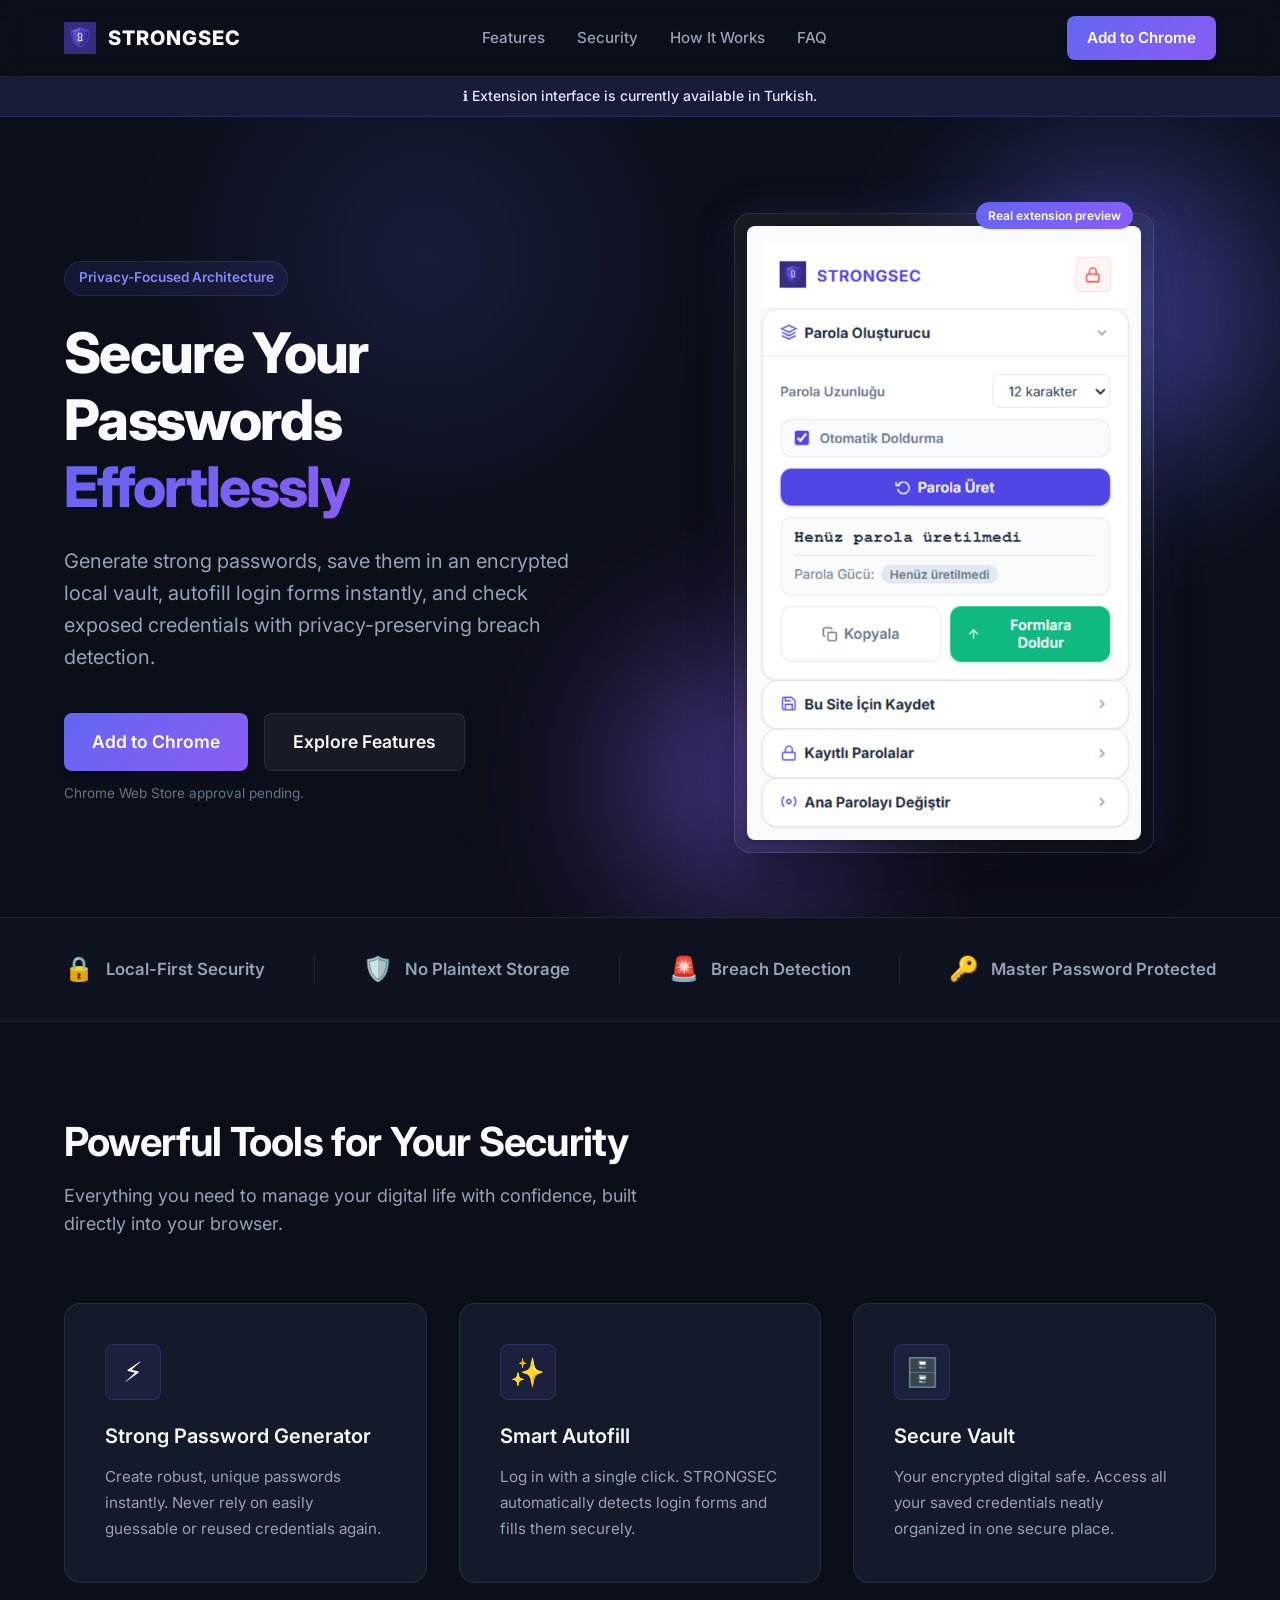
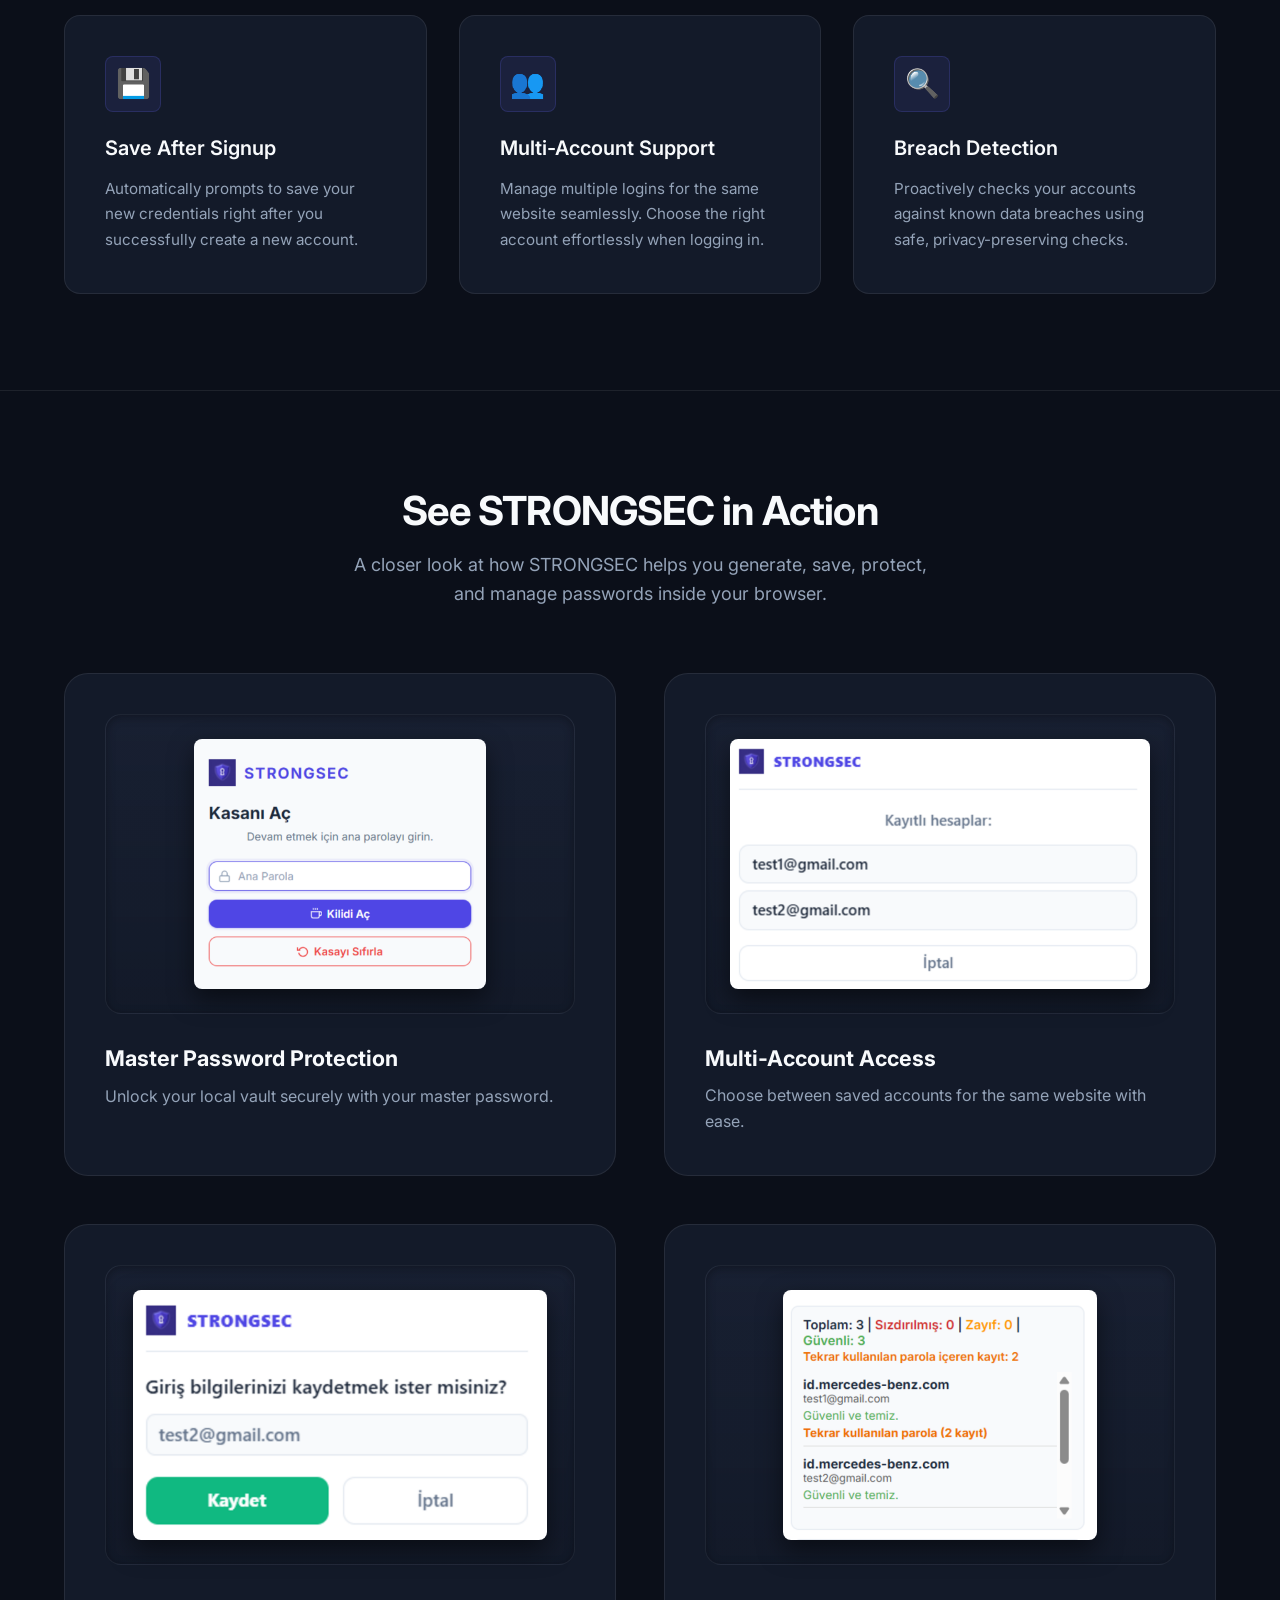
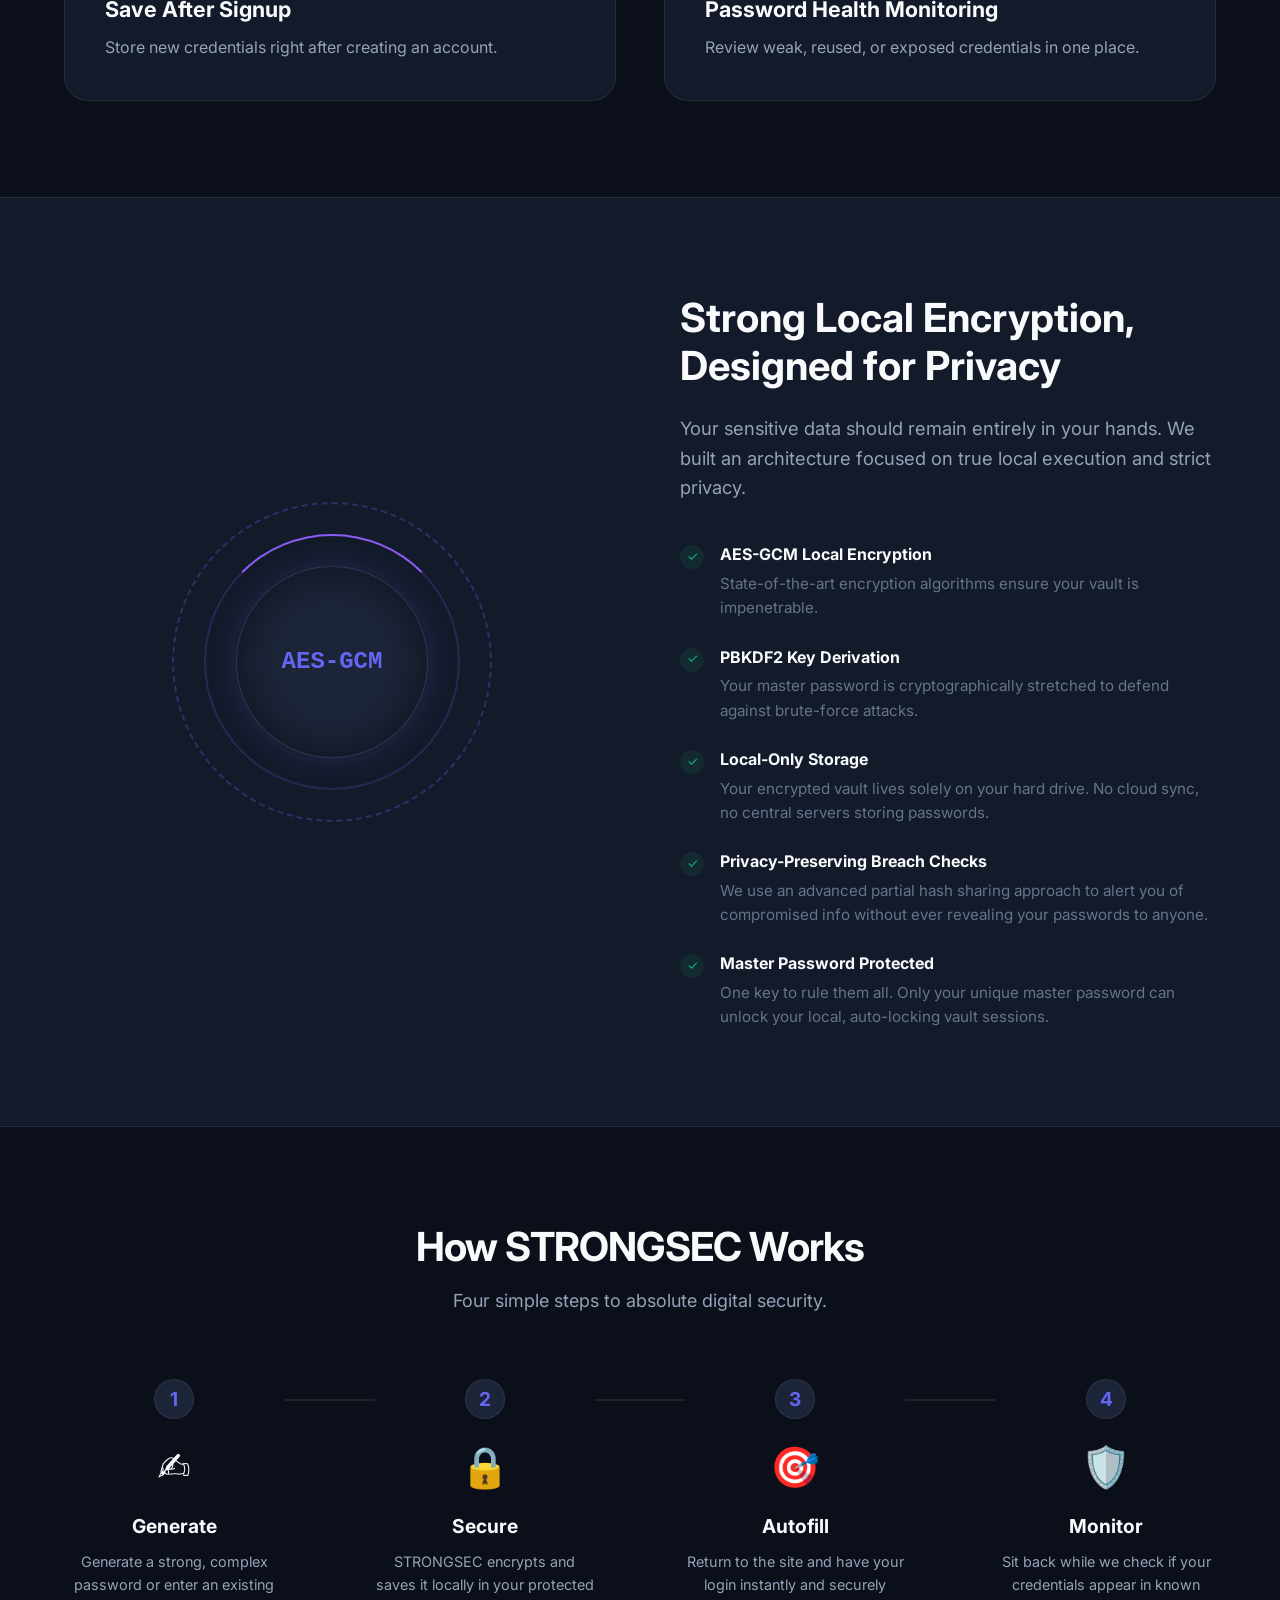
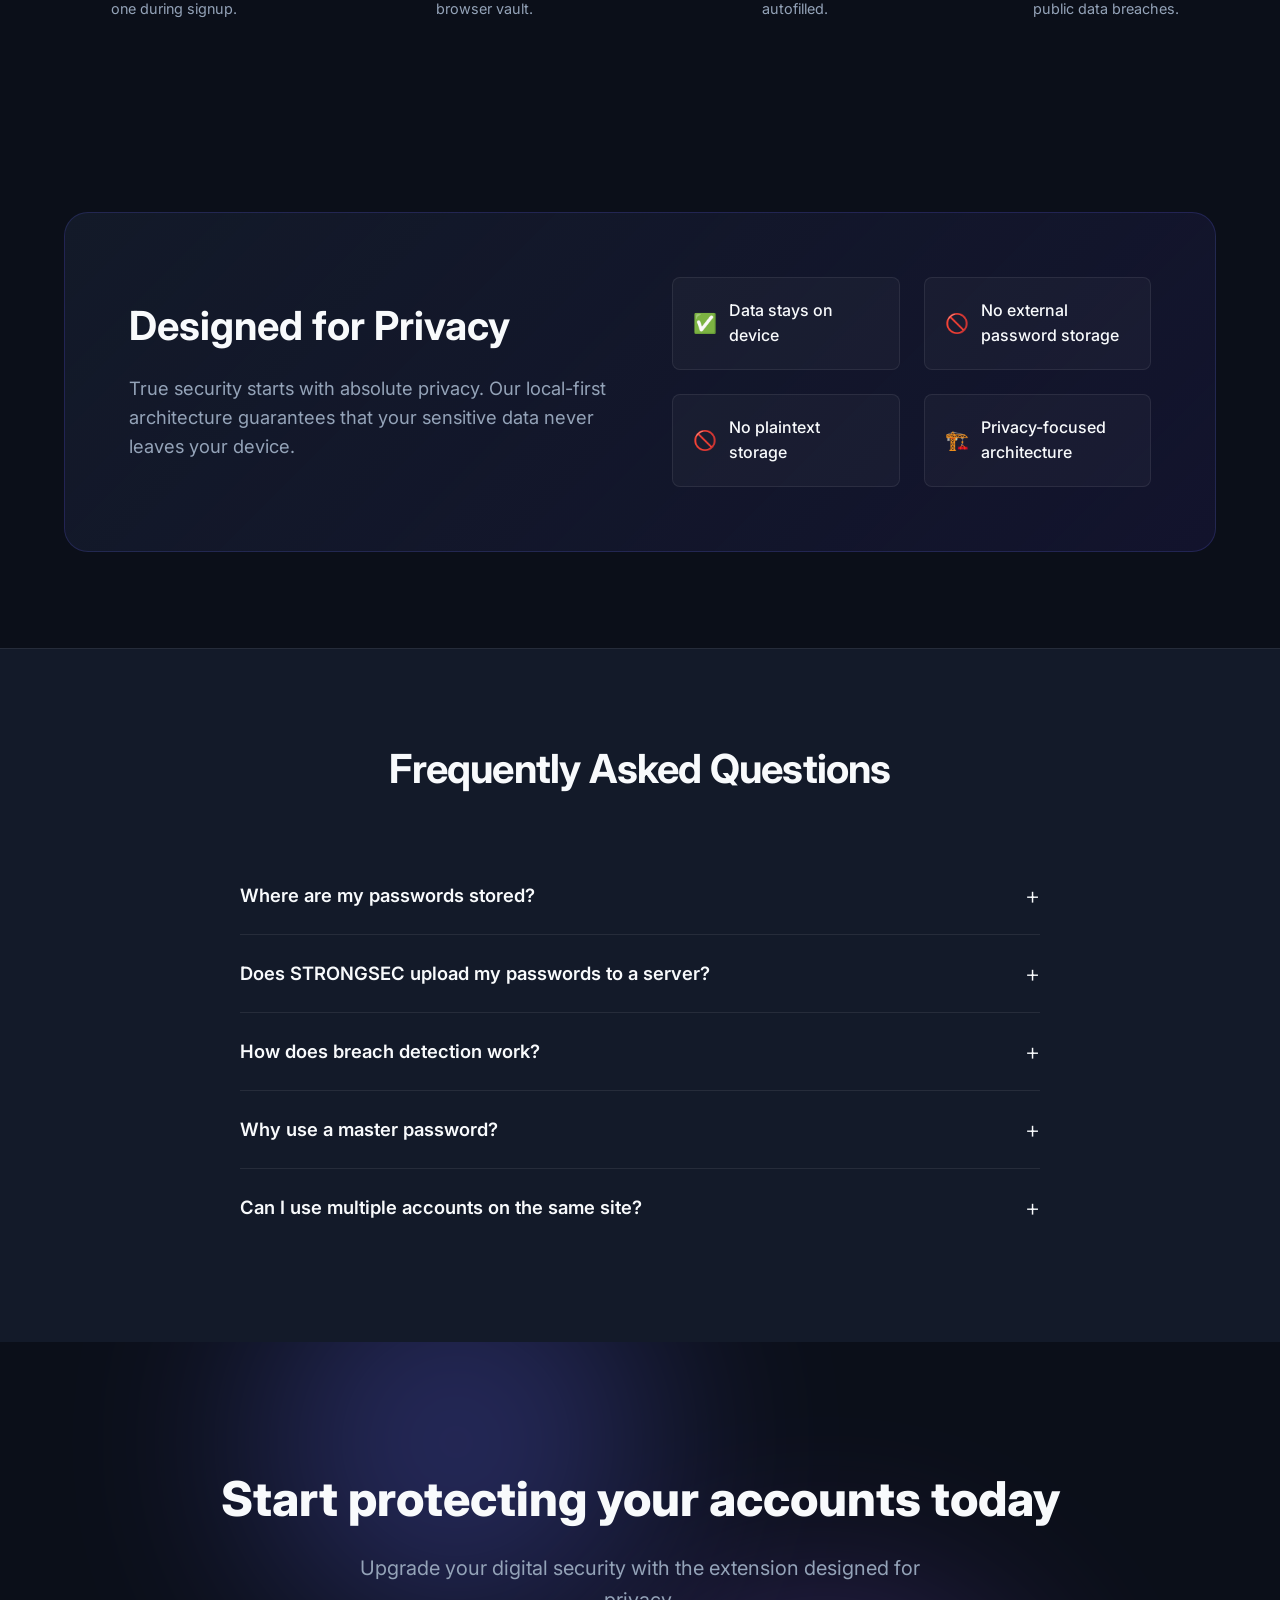
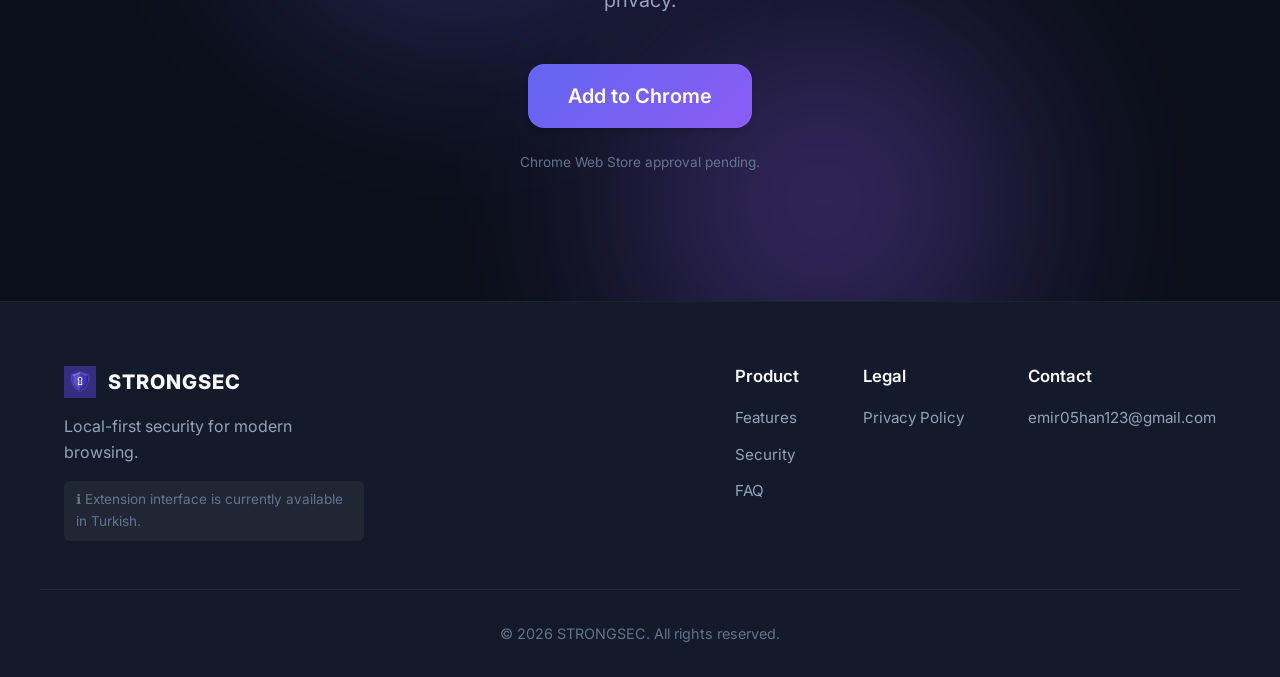
==== strongsec-website/index.html @ b1e582dc "Initial commit - STRONGSEC Chrome Extension and Website" ====
<!DOCTYPE html>
<html lang="en">

<head>
    <meta charset="UTF-8">
    <meta name="viewport" content="width=device-width, initial-scale=1.0">
    <title>STRONGSEC - Secure Your Passwords Effortlessly</title>
    <meta name="description"
        content="STRONGSEC is a privacy-focused Chrome extension for secure password management. Local-first security with AES-GCM encryption.">
    <!-- Google Yazı Tipleri -->
    <link rel="preconnect" href="https://fonts.googleapis.com">
    <link rel="preconnect" href="https://fonts.gstatic.com" crossorigin>
    <link href="https://fonts.googleapis.com/css2?family=Inter:wght@300;400;500;600;700;800&display=swap"
        rel="stylesheet">
    <!-- Stilleri -->
    <link rel="stylesheet" href="style.css">
    <!-- Site İkonu (Favicon) -->
    <link rel="icon" type="image/png" href="icons/icon128%20(1).png">
</head>

<body>
    <nav class="navbar">
        <div class="container nav-container">
            <div class="brand">
                <img src="icons/icon128%20(1).png" alt="STRONGSEC Logo" class="brand-icon">
                <span class="brand-name">STRONGSEC</span>
            </div>
            <div class="nav-links">
                <a href="#features">Features</a>
                <a href="#security">Security</a>
                <a href="#how-it-works">How It Works</a>
                <a href="#faq">FAQ</a>
            </div>
            <div class="nav-actions">
                <a href="#cta" class="primary-btn">Add to Chrome</a>
            </div>
        </div>
    </nav>

    <div class="interface-note-banner">
        <div class="container">
            <p>ℹ️ Extension interface is currently available in Turkish.</p>
        </div>
    </div>

    <!-- 1. KAHRAMAN BÖLÜMÜ (HERO) -->
    <header class="hero">
        <div class="container hero-container">
            <div class="hero-content">
                <div class="badge">Privacy-Focused Architecture</div>
                <h1 class="hero-title">Secure Your Passwords <br><span class="text-gradient">Effortlessly</span></h1>
                <p class="hero-subtitle">
                    Generate strong passwords, save them in an encrypted local vault, autofill login forms instantly,
                    and check exposed credentials with privacy-preserving breach detection.
                </p>
                <div class="hero-cta-group">
                    <a href="#cta" class="primary-btn large-btn">Add to Chrome</a>
                    <a href="#features" class="secondary-btn large-btn">Explore Features</a>
                </div>
                <p class="cta-note">Chrome Web Store approval pending.</p>
            </div>
            <div class="hero-visual">
                <div class="hero-screenshot-wrapper">
                    <div class="screenshot-label">Real extension preview</div>
                    <img src="images/generator.png" alt="STRONGSEC Password Generator Preview" class="hero-screenshot">
                </div>
                <!-- Dekoratif öğeler -->
                <div class="glow-orb orb-1"></div>
                <div class="glow-orb orb-2"></div>
            </div>
        </div>
    </header>

    <!-- 2. GÜVEN ŞERİDİ -->
    <section class="trust-strip">
        <div class="container trust-container">
            <div class="trust-item">
                <div class="trust-icon">🔒</div> <span>Local-First Security</span>
            </div>
            <div class="trust-divider"></div>
            <div class="trust-item">
                <div class="trust-icon">🛡️</div> <span>No Plaintext Storage</span>
            </div>
            <div class="trust-divider"></div>
            <div class="trust-item">
                <div class="trust-icon">🚨</div> <span>Breach Detection</span>
            </div>
            <div class="trust-divider"></div>
            <div class="trust-item">
                <div class="trust-icon">🔑</div> <span>Master Password Protected</span>
            </div>
        </div>
    </section>

    <!-- 3. ÖZELLİKLER BÖLÜMÜ -->
    <section id="features" class="features-section section-padding">
        <div class="container">
            <div class="section-header">
                <h2>Powerful Tools for Your Security</h2>
                <p>Everything you need to manage your digital life with confidence, built directly into your browser.
                </p>
            </div>
            <div class="features-grid">
                <div class="feature-card">
                    <div class="feature-icon-wrapper">
                        <div class="feature-icon">⚡</div>
                    </div>
                    <h3>Strong Password Generator</h3>
                    <p>Create robust, unique passwords instantly. Never rely on easily guessable or reused credentials
                        again.</p>
                </div>
                <div class="feature-card">
                    <div class="feature-icon-wrapper">
                        <div class="feature-icon">✨</div>
                    </div>
                    <h3>Smart Autofill</h3>
                    <p>Log in with a single click. STRONGSEC automatically detects login forms and fills them securely.
                    </p>
                </div>
                <div class="feature-card">
                    <div class="feature-icon-wrapper">
                        <div class="feature-icon">🗄️</div>
                    </div>
                    <h3>Secure Vault</h3>
                    <p>Your encrypted digital safe. Access all your saved credentials neatly organized in one secure
                        place.</p>
                </div>
                <div class="feature-card">
                    <div class="feature-icon-wrapper">
                        <div class="feature-icon">💾</div>
                    </div>
                    <h3>Save After Signup</h3>
                    <p>Automatically prompts to save your new credentials right after you successfully create a new
                        account.</p>
                </div>
                <div class="feature-card">
                    <div class="feature-icon-wrapper">
                        <div class="feature-icon">👥</div>
                    </div>
                    <h3>Multi-Account Support</h3>
                    <p>Manage multiple logins for the same website seamlessly. Choose the right account effortlessly
                        when logging in.</p>
                </div>
                <div class="feature-card">
                    <div class="feature-icon-wrapper">
                        <div class="feature-icon">🔍</div>
                    </div>
                    <h3>Breach Detection</h3>
                    <p>Proactively checks your accounts against known data breaches using safe, privacy-preserving
                        checks.</p>
                </div>
            </div>
        </div>
    </section>

    <!-- 3.5. ÜRÜN ÖNİZLEME BÖLÜMÜ (SHOWCASE) -->
    <section id="showcase" class="showcase-section section-padding">
        <div class="container">
            <div class="section-header section-header-center">
                <h2>See STRONGSEC in Action</h2>
                <p>A closer look at how STRONGSEC helps you generate, save, protect, and manage passwords inside your
                    browser.</p>
            </div>
            <div class="showcase-grid">
                <div class="showcase-card">
                    <div class="screenshot-container">
                        <img src="images/unlock.png" alt="Master Password Protection">
                    </div>
                    <div class="showcase-content">
                        <h3>Master Password Protection</h3>
                        <p>Unlock your local vault securely with your master password.</p>
                    </div>
                </div>
                <div class="showcase-card">
                    <div class="screenshot-container">
                        <img src="images/accounts.png" alt="Multi-Account Access">
                    </div>
                    <div class="showcase-content">
                        <h3>Multi-Account Access</h3>
                        <p>Choose between saved accounts for the same website with ease.</p>
                    </div>
                </div>
                <div class="showcase-card">
                    <div class="screenshot-container">
                        <img src="images/save.png" alt="Save After Signup">
                    </div>
                    <div class="showcase-content">
                        <h3>Save After Signup</h3>
                        <p>Store new credentials right after creating an account.</p>
                    </div>
                </div>
                <div class="showcase-card">
                    <div class="screenshot-container">
                        <img src="images/password-health.png" alt="Password Health Monitoring">
                    </div>
                    <div class="showcase-content">
                        <h3>Password Health Monitoring</h3>
                        <p>Review weak, reused, or exposed credentials in one place.</p>
                    </div>
                </div>
            </div>
        </div>
    </section>

    <!-- 4. GÜVENLİK BÖLÜMÜ -->
    <section id="security" class="security-section section-padding">
        <div class="container security-container">
            <div class="security-image">
                <div class="security-shield-ui">
                    <div class="shield-ring rotate-slow"></div>
                    <div class="shield-ring-2 rotate-fast"></div>
                    <div class="shield-core">
                        <span>AES-GCM</span>
                    </div>
                </div>
            </div>
            <div class="security-content">
                <h2>Strong Local Encryption, Designed for Privacy</h2>
                <p class="section-lead">Your sensitive data should remain entirely in your hands. We built an
                    architecture focused on true local execution and strict privacy.</p>

                <ul class="security-list">
                    <li>
                        <div class="sec-list-icon">✓</div>
                        <div>
                            <strong>AES-GCM Local Encryption</strong>
                            <p>State-of-the-art encryption algorithms ensure your vault is impenetrable.</p>
                        </div>
                    </li>
                    <li>
                        <div class="sec-list-icon">✓</div>
                        <div>
                            <strong>PBKDF2 Key Derivation</strong>
                            <p>Your master password is cryptographically stretched to defend against brute-force
                                attacks.</p>
                        </div>
                    </li>
                    <li>
                        <div class="sec-list-icon">✓</div>
                        <div>
                            <strong>Local-Only Storage</strong>
                            <p>Your encrypted vault lives solely on your hard drive. No cloud sync, no central servers
                                storing passwords.</p>
                        </div>
                    </li>
                    <li>
                        <div class="sec-list-icon">✓</div>
                        <div>
                            <strong>Privacy-Preserving Breach Checks</strong>
                            <p>We use an advanced partial hash sharing approach to alert you of compromised info without
                                ever revealing your passwords to anyone.</p>
                        </div>
                    </li>
                    <li>
                        <div class="sec-list-icon">✓</div>
                        <div>
                            <strong>Master Password Protected</strong>
                            <p>One key to rule them all. Only your unique master password can unlock your local,
                                auto-locking vault sessions.</p>
                        </div>
                    </li>
                </ul>
            </div>
        </div>
    </section>

    <!-- 5. NASIL ÇALIŞIR -->
    <section id="how-it-works" class="how-it-works-section section-padding">
        <div class="container">
            <div class="section-header section-header-center">
                <h2>How STRONGSEC Works</h2>
                <p>Four simple steps to absolute digital security.</p>
            </div>

            <div class="steps-container">
                <div class="step-card">
                    <div class="step-number">1</div>
                    <div class="step-icon">✍️</div>
                    <h3>Generate</h3>
                    <p>Generate a strong, complex password or enter an existing one during signup.</p>
                </div>
                <div class="step-connector"></div>
                <div class="step-card">
                    <div class="step-number">2</div>
                    <div class="step-icon">🔒</div>
                    <h3>Secure</h3>
                    <p>STRONGSEC encrypts and saves it locally in your protected browser vault.</p>
                </div>
                <div class="step-connector"></div>
                <div class="step-card">
                    <div class="step-number">3</div>
                    <div class="step-icon">🎯</div>
                    <h3>Autofill</h3>
                    <p>Return to the site and have your login instantly and securely autofilled.</p>
                </div>
                <div class="step-connector"></div>
                <div class="step-card">
                    <div class="step-number">4</div>
                    <div class="step-icon">🛡️</div>
                    <h3>Monitor</h3>
                    <p>Sit back while we check if your credentials appear in known public data breaches.</p>
                </div>
            </div>
        </div>
    </section>

    <!-- 6. ÖNCE GİZLİLİK BÖLÜMÜ -->
    <section class="privacy-section section-padding">
        <div class="container privacy-container">
            <div class="privacy-box">
                <div class="privacy-box-content">
                    <h2>Designed for Privacy</h2>
                    <p>True security starts with absolute privacy. Our local-first architecture guarantees that your
                        sensitive data never leaves your device.</p>
                </div>
                <div class="privacy-badges">
                    <div class="privacy-badge">
                        <span class="badge-icon">✅</span> Data stays on device
                    </div>
                    <div class="privacy-badge">
                        <span class="badge-icon">🚫</span> No external password storage
                    </div>
                    <div class="privacy-badge">
                        <span class="badge-icon">🚫</span> No plaintext storage
                    </div>
                    <div class="privacy-badge">
                        <span class="badge-icon">🏗️</span> Privacy-focused architecture
                    </div>
                </div>
            </div>
        </div>
    </section>

    <!-- 8. SSS (Sıkça Sorulan Sorular) -->
    <section id="faq" class="faq-section section-padding">
        <div class="container">
            <div class="section-header section-header-center">
                <h2>Frequently Asked Questions</h2>
            </div>
            <div class="faq-container">
                <div class="faq-item">
                    <button class="faq-question">Where are my passwords stored? <span class="faq-icon">+</span></button>
                    <div class="faq-answer">
                        <div class="faq-answer-inner">
                            Your passwords are encrypted and stored entirely locally within your browser's dedicated
                            storage. They never leave your device.
                        </div>
                    </div>
                </div>
                <div class="faq-item">
                    <button class="faq-question">Does STRONGSEC upload my passwords to a server? <span
                            class="faq-icon">+</span></button>
                    <div class="faq-answer">
                        <div class="faq-answer-inner">
                            No. We do not have any cloud syncing or central servers for password storage. We physically
                            cannot access your vault.
                        </div>
                    </div>
                </div>
                <div class="faq-item">
                    <button class="faq-question">How does breach detection work? <span
                            class="faq-icon">+</span></button>
                    <div class="faq-answer">
                        <div class="faq-answer-inner">
                            We use a privacy-preserving k-anonymity approach. Your password is hashed locally, and only
                            the first few characters of that hash are sent to a secure breach database. The database
                            returns thousands of known breaches matching those characters, and STRONGSEC mathematically
                            compares them entirely locally on your device. This guarantees your password is never
                            exposed.
                        </div>
                    </div>
                </div>
                <div class="faq-item">
                    <button class="faq-question">Why use a master password? <span class="faq-icon">+</span></button>
                    <div class="faq-answer">
                        <div class="faq-answer-inner">
                            The master password acts as the unique cryptographic key that locks and unlocks your entire
                            vault. Without it, your stored encrypted data is functionally unreadable noise.
                        </div>
                    </div>
                </div>
                <div class="faq-item">
                    <button class="faq-question">Can I use multiple accounts on the same site? <span
                            class="faq-icon">+</span></button>
                    <div class="faq-answer">
                        <div class="faq-answer-inner">
                            Yes, STRONGSEC fully supports multi-account management. If you have several logins for one
                            website, a safe dropdown menu lets you choose which account to autofill.
                        </div>
                    </div>
                </div>
            </div>
        </div>
    </section>

    <!-- 9. EYLEM ÇAĞRISI (CTA) BÖLÜMÜ -->
    <section id="cta" class="cta-section section-padding">
        <div class="container cta-container">
            <h2 class="cta-title">Start protecting your accounts today</h2>
            <p class="cta-subtitle">Upgrade your digital security with the extension designed for privacy.</p>
            <div class="cta-actions">
                <a href="#install" class="primary-btn huge-btn">Add to Chrome</a>
            </div>
            <p class="cta-note bottom-cta-note">Chrome Web Store approval pending.</p>
        </div>
        <!-- Arka plan vurguları -->
        <div class="cta-glow glow-1"></div>
        <div class="cta-glow glow-2"></div>
    </section>

    <!-- 10. ALT BİLGİ (FOOTER) -->
    <footer class="footer">
        <div class="container footer-container">
            <div class="footer-brand">
                <div class="brand">
                    <img src="icons/icon128%20(1).png" alt="STRONGSEC Logo" class="brand-icon">
                    <span class="brand-name">STRONGSEC</span>
                </div>
                <p class="footer-tagline">Local-first security for modern browsing.</p>
                <div class="language-note">
                    <p>ℹ️ Extension interface is currently available in Turkish.</p>
                </div>
            </div>
            <div class="footer-links">
                <div class="link-column">
                    <h4>Product</h4>
                    <a href="#features">Features</a>
                    <a href="#security">Security</a>
                    <a href="#faq">FAQ</a>
                </div>
                <div class="link-column">
                    <h4>Legal</h4>
                    <a href="https://www.termsfeed.com/live/47d94b68-fc3a-482f-9794-72f775768a79" target="_blank"
                        rel="noopener noreferrer">Privacy Policy</a>
                </div>
                <div class="link-column">
                    <h4>Contact</h4>
                    <a href="mailto:emir05han123@gmail.com">emir05han123@gmail.com</a>
                </div>
            </div>
        </div>
        <div class="container footer-bottom">
            <p>&copy; <span id="year">2026</span> STRONGSEC. All rights reserved.</p>
        </div>
    </footer>

    <script src="script.js"></script>
</body>

</html>
---- strongsec-website/style.css ----
/* =========================================
   STRONGSEC - Privacy-Focused Password Manager
   CSS Stylesheet
   ========================================= */

/* --- Değişkenler ve Tema --- */
:root {
    /* Renk Paleti */
    --bg-main: #0b0f19;
    --bg-secondary: #131a29;
    --bg-tertiary: #1c2438;

    --text-primary: #f8fafc;
    --text-secondary: #94a3b8;
    --text-muted: #64748b;

    --accent-primary: #6366f1;
    /* İndigo */
    --accent-primary-hover: #4f46e5;
    --accent-secondary: #8b5cf6;
    /* Mor */
    --accent-success: #10b981;
    --accent-warning: #f59e0b;
    --accent-danger: #ef4444;

    /* Gradyanlar (Geçişler) */
    --gradient-primary: linear-gradient(135deg, var(--accent-primary), var(--accent-secondary));
    --gradient-glow: linear-gradient(135deg, rgba(99, 102, 241, 0.4), rgba(139, 92, 246, 0.4));

    /* Gölgeler */
    --shadow-sm: 0 1px 2px 0 rgba(0, 0, 0, 0.05);
    --shadow-md: 0 4px 6px -1px rgba(0, 0, 0, 0.1), 0 2px 4px -1px rgba(0, 0, 0, 0.06);
    --shadow-lg: 0 10px 15px -3px rgba(0, 0, 0, 0.5), 0 4px 6px -2px rgba(0, 0, 0, 0.3);
    --shadow-glow: 0 0 20px rgba(99, 102, 241, 0.3);

    /* Kenarlıklar ve Yarıçaplar */
    --border-color: rgba(255, 255, 255, 0.08);
    --radius-sm: 0.375rem;
    --radius-md: 0.5rem;
    --radius-lg: 1rem;
    --radius-xl: 1.5rem;
    --radius-full: 9999px;

    /* Geçişler */
    --transition-fast: 0.15s ease;
    --transition-normal: 0.3s ease;
    --transition-slow: 0.5s ease;

    /* Tipografi */
    --font-main: 'Inter', system-ui, -apple-system, sans-serif;
}

/* --- Sıfırlamalar ve Temeller --- */
* {
    margin: 0;
    padding: 0;
    box-sizing: border-box;
}

html {
    scroll-behavior: smooth;
    font-size: 16px;
}

body {
    font-family: var(--font-main);
    background-color: var(--bg-main);
    color: var(--text-primary);
    line-height: 1.6;
    overflow-x: hidden;
    -webkit-font-smoothing: antialiased;
}

a {
    color: inherit;
    text-decoration: none;
    transition: color var(--transition-fast);
}

ul {
    list-style: none;
}

img {
    max-width: 100%;
    height: auto;
    display: block;
}

button {
    font-family: inherit;
    cursor: pointer;
    border: none;
    background: none;
}

/* --- Düzen Araçları --- */
.container {
    width: 100%;
    max-width: 1200px;
    margin: 0 auto;
    padding: 0 1.5rem;
}

.section-padding {
    padding: 6rem 0;
}

.section-header {
    text-align: left;
    margin-bottom: 4rem;
    max-width: 600px;
}

.section-header-center {
    text-align: center;
    margin: 0 auto 4rem;
}

.section-header h2 {
    font-size: 2.5rem;
    font-weight: 700;
    margin-bottom: 1rem;
    letter-spacing: -0.02em;
}

.section-header p {
    font-size: 1.125rem;
    color: var(--text-secondary);
}

/* --- Tipografi --- */
h1,
h2,
h3,
h4,
h5,
h6 {
    color: var(--text-primary);
    line-height: 1.2;
}

.text-gradient {
    background: var(--gradient-primary);
    -webkit-background-clip: text;
    -webkit-text-fill-color: transparent;
    background-clip: text;
    color: transparent;
}

/* --- Butonlar --- */
.primary-btn {
    display: inline-flex;
    align-items: center;
    justify-content: center;
    background: var(--gradient-primary);
    color: white;
    padding: 0.625rem 1.25rem;
    border-radius: var(--radius-md);
    font-weight: 600;
    font-size: 0.95rem;
    transition: transform var(--transition-fast), box-shadow var(--transition-fast);
    box-shadow: var(--shadow-md);
}

.primary-btn:hover {
    transform: translateY(-2px);
    box-shadow: var(--shadow-glow);
}

.secondary-btn {
    display: inline-flex;
    align-items: center;
    justify-content: center;
    background: rgba(255, 255, 255, 0.05);
    color: var(--text-primary);
    padding: 0.625rem 1.25rem;
    border-radius: var(--radius-md);
    font-weight: 600;
    font-size: 0.95rem;
    border: 1px solid var(--border-color);
    transition: background var(--transition-fast), border-color var(--transition-fast);
}

.secondary-btn:hover {
    background: rgba(255, 255, 255, 0.1);
    border-color: rgba(255, 255, 255, 0.2);
}

.large-btn {
    padding: 0.875rem 1.75rem;
    font-size: 1.1rem;
}

.huge-btn {
    padding: 1rem 2.5rem;
    font-size: 1.25rem;
    border-radius: var(--radius-lg);
}

/* --- Arayüz Bilgi Şeridi --- */
.interface-note-banner {
    background: rgba(99, 102, 241, 0.15);
    border-bottom: 1px solid rgba(99, 102, 241, 0.2);
    padding: 0.5rem 0;
    text-align: center;
}

.interface-note-banner p {
    font-size: 0.875rem;
    color: #e0e7ff;
    margin: 0;
    font-weight: 500;
}

/* --- Gezinme Çubuğu (Navbar) --- */
.navbar {
    position: sticky;
    top: 0;
    z-index: 100;
    background: rgba(11, 15, 25, 0.8);
    backdrop-filter: blur(12px);
    border-bottom: 1px solid var(--border-color);
    padding: 1rem 0;
}

.nav-container {
    display: flex;
    justify-content: space-between;
    align-items: center;
}

.brand {
    display: flex;
    align-items: center;
    gap: 0.75rem;
}

.brand-icon {
    width: 32px;
    height: 32px;
}

.brand-name {
    font-size: 1.25rem;
    font-weight: 800;
    letter-spacing: 0.05em;
    color: var(--text-primary);
}

.nav-links {
    display: flex;
    gap: 2rem;
}

.nav-links a {
    color: var(--text-secondary);
    font-weight: 500;
    font-size: 0.95rem;
}

.nav-links a:hover {
    color: var(--text-primary);
}

/* --- 1. Kahraman Bölümü --- */
.hero {
    padding: 6rem 0 4rem;
    position: relative;
    overflow: hidden;
}

.hero::before {
    content: '';
    position: absolute;
    top: -20%;
    left: 10%;
    width: 600px;
    height: 600px;
    background: radial-gradient(circle, rgba(99, 102, 241, 0.15) 0%, rgba(139, 92, 246, 0) 70%);
    z-index: -1;
}

.hero-container {
    display: grid;
    grid-template-columns: 1fr 1fr;
    gap: 4rem;
    align-items: center;
}

.hero-content {
    max-width: 540px;
}

.badge {
    display: inline-block;
    padding: 0.35rem 0.85rem;
    background: rgba(99, 102, 241, 0.1);
    color: #818cf8;
    border-radius: var(--radius-full);
    font-size: 0.85rem;
    font-weight: 600;
    margin-bottom: 1.5rem;
    border: 1px solid rgba(99, 102, 241, 0.2);
}

.hero-title {
    font-size: 3.5rem;
    font-weight: 800;
    letter-spacing: -0.03em;
    margin-bottom: 1.5rem;
}

.hero-subtitle {
    font-size: 1.25rem;
    color: var(--text-secondary);
    margin-bottom: 2.5rem;
}

.hero-cta-group {
    display: flex;
    gap: 1rem;
    margin-bottom: 0.75rem;
}

.cta-note {
    font-size: 0.85rem;
    color: var(--text-muted);
}

.bottom-cta-note {
    margin-top: 1.5rem;
}

/* --- Kahraman (Hero) Görseli --- */
.hero-visual {
    position: relative;
    display: flex;
    justify-content: center;
    align-items: center;
}

.hero-screenshot-wrapper {
    position: relative;
    border-radius: var(--radius-lg);
    padding: 0.75rem;
    background: linear-gradient(135deg, rgba(255, 255, 255, 0.05) 0%, rgba(255, 255, 255, 0.01) 100%);
    border: 1px solid rgba(255, 255, 255, 0.1);
    box-shadow: 0 25px 50px -12px rgba(0, 0, 0, 0.6), 0 0 40px rgba(99, 102, 241, 0.15);
    z-index: 2;
    animation: float 6s ease-in-out infinite;
    max-width: 420px;
    margin: 0 auto;
}

@keyframes float {
    0% {
        transform: translateY(0px);
    }

    50% {
        transform: translateY(-15px);
    }

    100% {
        transform: translateY(0px);
    }
}

.hero-screenshot {
    display: block;
    width: 100%;
    border-radius: var(--radius-md);
    box-shadow: 0 4px 6px -1px rgba(0, 0, 0, 0.2);
}

.screenshot-label {
    position: absolute;
    top: -12px;
    right: 20px;
    background: var(--gradient-primary);
    color: white;
    font-size: 0.75rem;
    font-weight: 600;
    padding: 0.25rem 0.75rem;
    border-radius: var(--radius-full);
    box-shadow: var(--shadow-sm);
    z-index: 3;
}

.glow-orb {
    position: absolute;
    border-radius: 50%;
    filter: blur(80px);
    opacity: 0.5;
    z-index: 1;
}

.orb-1 {
    width: 300px;
    height: 300px;
    background: var(--accent-primary);
    top: -50px;
    right: -50px;
}

.orb-2 {
    width: 250px;
    height: 250px;
    background: var(--accent-secondary);
    bottom: -50px;
    left: -50px;
}

/* --- 2. Güven Şeridi --- */
.trust-strip {
    border-top: 1px solid var(--border-color);
    border-bottom: 1px solid var(--border-color);
    background: rgba(19, 26, 41, 0.4);
    padding: 2rem 0;
}

.trust-container {
    display: flex;
    justify-content: space-between;
    align-items: center;
    flex-wrap: wrap;
    gap: 1rem;
}

.trust-item {
    display: flex;
    align-items: center;
    gap: 0.75rem;
    font-weight: 600;
    color: var(--text-secondary);
    font-size: 1.05rem;
}

.trust-icon {
    font-size: 1.5rem;
}

.trust-divider {
    width: 1px;
    height: 30px;
    background: var(--border-color);
}

/* --- 3. Özellikler Bölümü --- */
.features-section {
    background: var(--bg-main);
}

.features-grid {
    display: grid;
    grid-template-columns: repeat(3, 1fr);
    gap: 2rem;
}

.feature-card {
    background: var(--bg-secondary);
    border: 1px solid var(--border-color);
    border-radius: var(--radius-lg);
    padding: 2.5rem;
    transition: transform var(--transition-normal), box-shadow var(--transition-normal), border-color var(--transition-normal);
}

.feature-card:hover {
    transform: translateY(-5px);
    box-shadow: var(--shadow-lg);
    border-color: rgba(99, 102, 241, 0.3);
}

.feature-icon-wrapper {
    width: 56px;
    height: 56px;
    background: rgba(99, 102, 241, 0.1);
    border-radius: var(--radius-md);
    display: flex;
    align-items: center;
    justify-content: center;
    margin-bottom: 1.5rem;
    border: 1px solid rgba(99, 102, 241, 0.2);
}

.feature-icon {
    font-size: 1.75rem;
}

.feature-card h3 {
    font-size: 1.25rem;
    margin-bottom: 1rem;
    font-weight: 600;
}

.feature-card p {
    color: var(--text-secondary);
    font-size: 0.95rem;
    line-height: 1.7;
}

/* --- 3.5. Ürün Önizleme Bölümü (Showcase) --- */
.showcase-section {
    background: var(--bg-main);
    border-top: 1px solid var(--border-color);
}

.showcase-grid {
    display: grid;
    grid-template-columns: repeat(2, 1fr);
    gap: 3rem;
    margin-top: 2rem;
}

.showcase-card {
    background: var(--bg-secondary);
    border: 1px solid var(--border-color);
    border-radius: var(--radius-xl);
    padding: 2.5rem;
    transition: transform var(--transition-normal), box-shadow var(--transition-normal), border-color var(--transition-normal);
    display: flex;
    flex-direction: column;
    gap: 2rem;
}

.showcase-card:hover {
    transform: translateY(-5px);
    box-shadow: var(--shadow-lg);
    border-color: rgba(99, 102, 241, 0.3);
}

.screenshot-container {
    background: linear-gradient(to bottom, rgba(28, 36, 56, 0.6), rgba(19, 26, 41, 0.8));
    padding: 1.5rem;
    border-radius: var(--radius-lg);
    border: 1px solid rgba(255, 255, 255, 0.05);
    box-shadow: inset 0 2px 10px rgba(0, 0, 0, 0.3);
    display: flex;
    justify-content: center;
    align-items: center;
}

.screenshot-container img {
    border-radius: var(--radius-md);
    box-shadow: 0 10px 25px rgba(0, 0, 0, 0.5);
    max-width: 100%;
    max-height: 250px;
    object-fit: contain;
}

.showcase-content h3 {
    font-size: 1.35rem;
    margin-bottom: 0.75rem;
    color: var(--text-primary);
}

.showcase-content p {
    color: var(--text-secondary);
    font-size: 1rem;
    line-height: 1.6;
}

/* --- 4. Güvenlik Bölümü (Security) --- */
.security-section {
    background: var(--bg-secondary);
    position: relative;
    border-top: 1px solid var(--border-color);
    border-bottom: 1px solid var(--border-color);
}

.security-container {
    display: grid;
    grid-template-columns: 1fr 1fr;
    gap: 5rem;
    align-items: center;
}

.security-image {
    display: flex;
    justify-content: center;
    align-items: center;
    height: 100%;
}

.security-shield-ui {
    position: relative;
    width: 320px;
    height: 320px;
    display: flex;
    justify-content: center;
    align-items: center;
}

.shield-ring {
    position: absolute;
    width: 100%;
    height: 100%;
    border: 2px dashed rgba(99, 102, 241, 0.3);
    border-radius: 50%;
}

.shield-ring-2 {
    position: absolute;
    width: 80%;
    height: 80%;
    border: 2px solid rgba(139, 92, 246, 0.2);
    border-top-color: var(--accent-secondary);
    border-radius: 50%;
}

.shield-core {
    width: 60%;
    height: 60%;
    background: var(--bg-tertiary);
    border-radius: 50%;
    border: 1px solid var(--border-color);
    box-shadow: inset 0 0 40px rgba(0, 0, 0, 0.5), 0 0 30px rgba(99, 102, 241, 0.2);
    display: flex;
    justify-content: center;
    align-items: center;
    font-family: monospace;
    font-size: 1.5rem;
    font-weight: 700;
    color: var(--accent-primary);
}

.rotate-slow {
    animation: rotate 20s linear infinite;
}

.rotate-fast {
    animation: rotate 10s linear infinite reverse;
}

@keyframes rotate {
    from {
        transform: rotate(0deg);
    }

    to {
        transform: rotate(360deg);
    }
}

.security-content h2 {
    font-size: 2.5rem;
    margin-bottom: 1.5rem;
}

.section-lead {
    font-size: 1.15rem;
    color: var(--text-secondary);
    margin-bottom: 2.5rem;
}

.security-list {
    display: flex;
    flex-direction: column;
    gap: 1.5rem;
}

.security-list li {
    display: flex;
    gap: 1rem;
    align-items: flex-start;
}

.sec-list-icon {
    background: rgba(16, 185, 129, 0.1);
    color: var(--accent-success);
    width: 24px;
    height: 24px;
    border-radius: 50%;
    display: flex;
    align-items: center;
    justify-content: center;
    font-size: 0.8rem;
    flex-shrink: 0;
    margin-top: 3px;
}

.security-list strong {
    color: var(--text-primary);
    display: block;
    margin-bottom: 0.25rem;
}

.security-list p {
    color: var(--text-muted);
    font-size: 0.95rem;
}

/* --- 5. Nasıl Çalışır --- */
.steps-container {
    display: flex;
    justify-content: space-between;
    align-items: flex-start;
    position: relative;
}

.step-card {
    text-align: center;
    width: 220px;
    position: relative;
    z-index: 2;
}

.step-number {
    width: 40px;
    height: 40px;
    background: var(--bg-tertiary);
    border: 1px solid var(--border-color);
    border-radius: 50%;
    display: flex;
    align-items: center;
    justify-content: center;
    font-weight: 700;
    color: var(--accent-primary);
    margin: 0 auto 1rem;
    font-size: 1.2rem;
}

.step-icon {
    font-size: 2.5rem;
    margin-bottom: 1rem;
}

.step-card h3 {
    margin-bottom: 0.75rem;
    font-size: 1.2rem;
}

.step-card p {
    color: var(--text-secondary);
    font-size: 0.9rem;
}

.step-connector {
    flex-grow: 1;
    height: 2px;
    background: var(--border-color);
    margin-top: 20px;
    position: relative;
    z-index: 1;
    min-width: 50px;
}

/* --- 6. Önce Gizlilik Bölümü --- */
.privacy-section {
    background: var(--bg-main);
}

.privacy-box {
    background: linear-gradient(135deg, var(--bg-secondary) 0%, rgba(30, 27, 75, 0.4) 100%);
    border: 1px solid rgba(99, 102, 241, 0.2);
    border-radius: var(--radius-xl);
    padding: 4rem;
    display: flex;
    justify-content: space-between;
    align-items: center;
    gap: 4rem;
}

.privacy-box-content {
    flex: 1;
}

.privacy-box-content h2 {
    font-size: 2.5rem;
    margin-bottom: 1.5rem;
}

.privacy-box-content p {
    font-size: 1.15rem;
    color: var(--text-secondary);
}

.privacy-badges {
    flex: 1;
    display: grid;
    grid-template-columns: 1fr 1fr;
    gap: 1.5rem;
}

.privacy-badge {
    background: rgba(255, 255, 255, 0.03);
    border: 1px solid rgba(255, 255, 255, 0.08);
    padding: 1.25rem;
    border-radius: var(--radius-md);
    display: flex;
    align-items: center;
    gap: 0.75rem;
    font-weight: 500;
}

.badge-icon {
    font-size: 1.2rem;
}

/* --- 8. SSS --- */
.faq-section {
    background: var(--bg-secondary);
    border-top: 1px solid var(--border-color);
}

.faq-container {
    max-width: 800px;
    margin: 0 auto;
}

.faq-item {
    border-bottom: 1px solid var(--border-color);
}

.faq-item:last-child {
    border-bottom: none;
}

.faq-question {
    width: 100%;
    text-align: left;
    padding: 1.5rem 0;
    font-size: 1.15rem;
    font-weight: 600;
    color: var(--text-primary);
    display: flex;
    justify-content: space-between;
    align-items: center;
    transition: color var(--transition-fast);
}

.faq-question:hover {
    color: var(--accent-primary);
}

.faq-icon {
    font-size: 1.5rem;
    font-weight: 300;
    transition: transform var(--transition-normal);
}

.faq-item.active .faq-icon {
    transform: rotate(45deg);
    color: var(--accent-primary);
}

.faq-answer {
    max-height: 0;
    overflow: hidden;
    transition: max-height var(--transition-normal) ease;
}

.faq-answer-inner {
    padding-bottom: 1.5rem;
    color: var(--text-secondary);
    line-height: 1.7;
}

/* --- 9. Eylem Çağrısı (CTA) Bölümü --- */
.cta-section {
    background: var(--bg-main);
    text-align: center;
    position: relative;
    overflow: hidden;
    padding: 8rem 0;
    border-bottom: 1px solid var(--border-color);
}

.cta-container {
    position: relative;
    z-index: 2;
}

.cta-title {
    font-size: 3rem;
    font-weight: 800;
    margin-bottom: 1.5rem;
}

.cta-subtitle {
    font-size: 1.25rem;
    color: var(--text-secondary);
    margin-bottom: 3rem;
    max-width: 600px;
    margin-left: auto;
    margin-right: auto;
}

.cta-glow {
    position: absolute;
    width: 400px;
    height: 400px;
    border-radius: 50%;
    filter: blur(100px);
    opacity: 0.3;
    z-index: 1;
}

.glow-1 {
    background: var(--accent-primary);
    top: -100px;
    left: 20%;
}

.glow-2 {
    background: var(--accent-secondary);
    bottom: -100px;
    right: 20%;
}

/* --- 10. Alt Bilgi (Footer) --- */
.footer {
    background: var(--bg-secondary);
    padding: 4rem 0 2rem;
}

.footer-container {
    display: flex;
    justify-content: space-between;
    border-bottom: 1px solid var(--border-color);
    padding-bottom: 3rem;
    margin-bottom: 2rem;
    flex-wrap: wrap;
    gap: 3rem;
}

.footer-brand {
    max-width: 300px;
}

.footer .brand {
    margin-bottom: 1rem;
}

.footer-tagline {
    color: var(--text-secondary);
    margin-bottom: 1rem;
}

.language-note {
    font-size: 0.85rem;
    color: var(--text-muted);
    background: rgba(255, 255, 255, 0.05);
    padding: 0.5rem 0.75rem;
    border-radius: var(--radius-sm);
    display: inline-block;
}

.footer-links {
    display: flex;
    gap: 4rem;
}

.link-column h4 {
    font-size: 1.05rem;
    margin-bottom: 1.25rem;
    font-weight: 600;
}

.link-column a {
    display: block;
    color: var(--text-secondary);
    margin-bottom: 0.75rem;
    font-size: 0.95rem;
}

.link-column a:hover {
    color: var(--text-primary);
}

.footer-bottom {
    text-align: center;
    color: var(--text-muted);
    font-size: 0.9rem;
}

/* --- Duyarlı Tasarım (Mobil Uyumluluk) --- */
@media (max-width: 992px) {
    .hero-container {
        grid-template-columns: 1fr;
        text-align: center;
    }

    .hero-content {
        margin: 0 auto;
    }

    .hero-cta-group {
        justify-content: center;
    }

    .security-container {
        grid-template-columns: 1fr;
        gap: 3rem;
    }

    .security-image {
        order: -1;
    }

    .showcase-grid {
        grid-template-columns: 1fr;
    }

    .features-grid {
        grid-template-columns: repeat(2, 1fr);
    }

    .privacy-box {
        flex-direction: column;
        padding: 3rem 2rem;
        text-align: center;
    }
}

@media (max-width: 768px) {
    .nav-links {
        display: none;
    }

    .hero-title {
        font-size: 2.5rem;
    }

    .features-grid {
        grid-template-columns: 1fr;
    }

    .steps-container {
        flex-direction: column;
        align-items: center;
        gap: 2rem;
    }

    .step-connector {
        width: 2px;
        height: 40px;
        margin: 0;
        min-width: 0;
    }

    .privacy-badges {
        grid-template-columns: 1fr;
    }

    .trust-container {
        justify-content: center;
    }

    .trust-divider {
        display: none;
    }
}
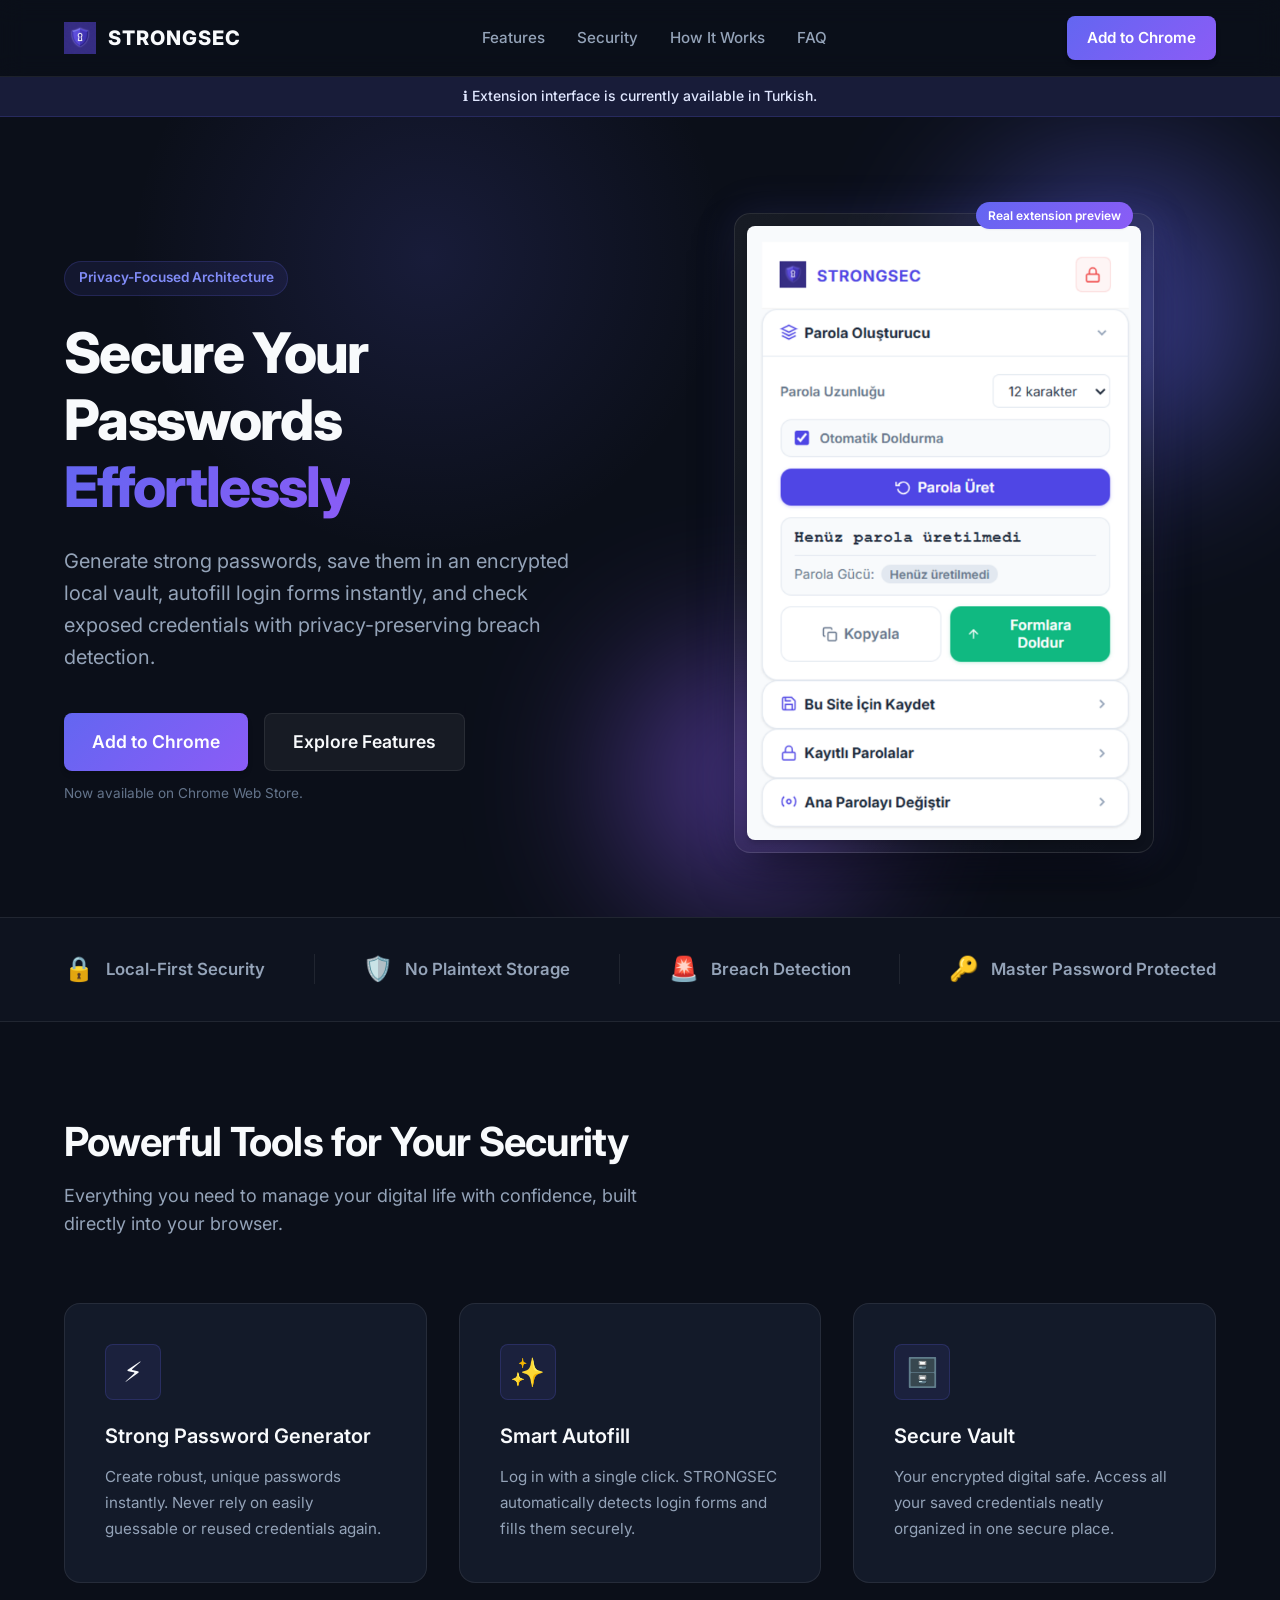
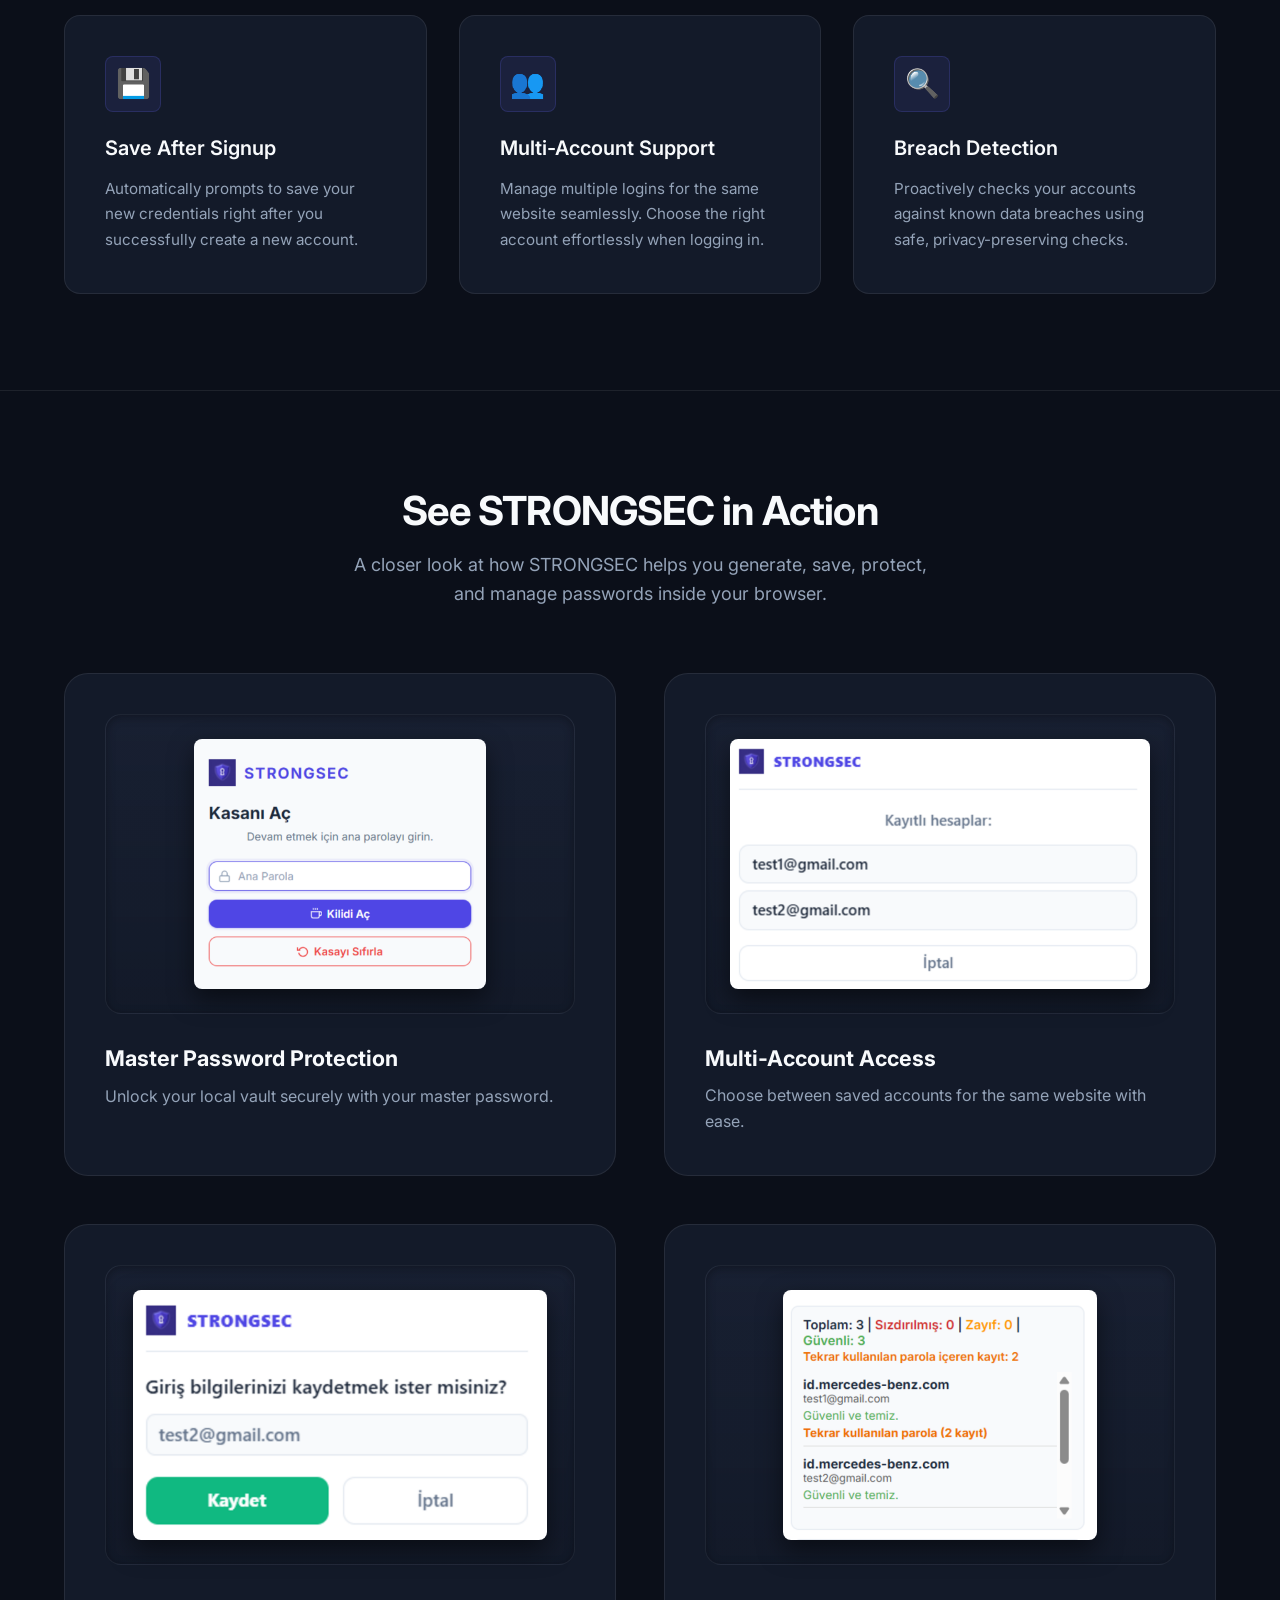
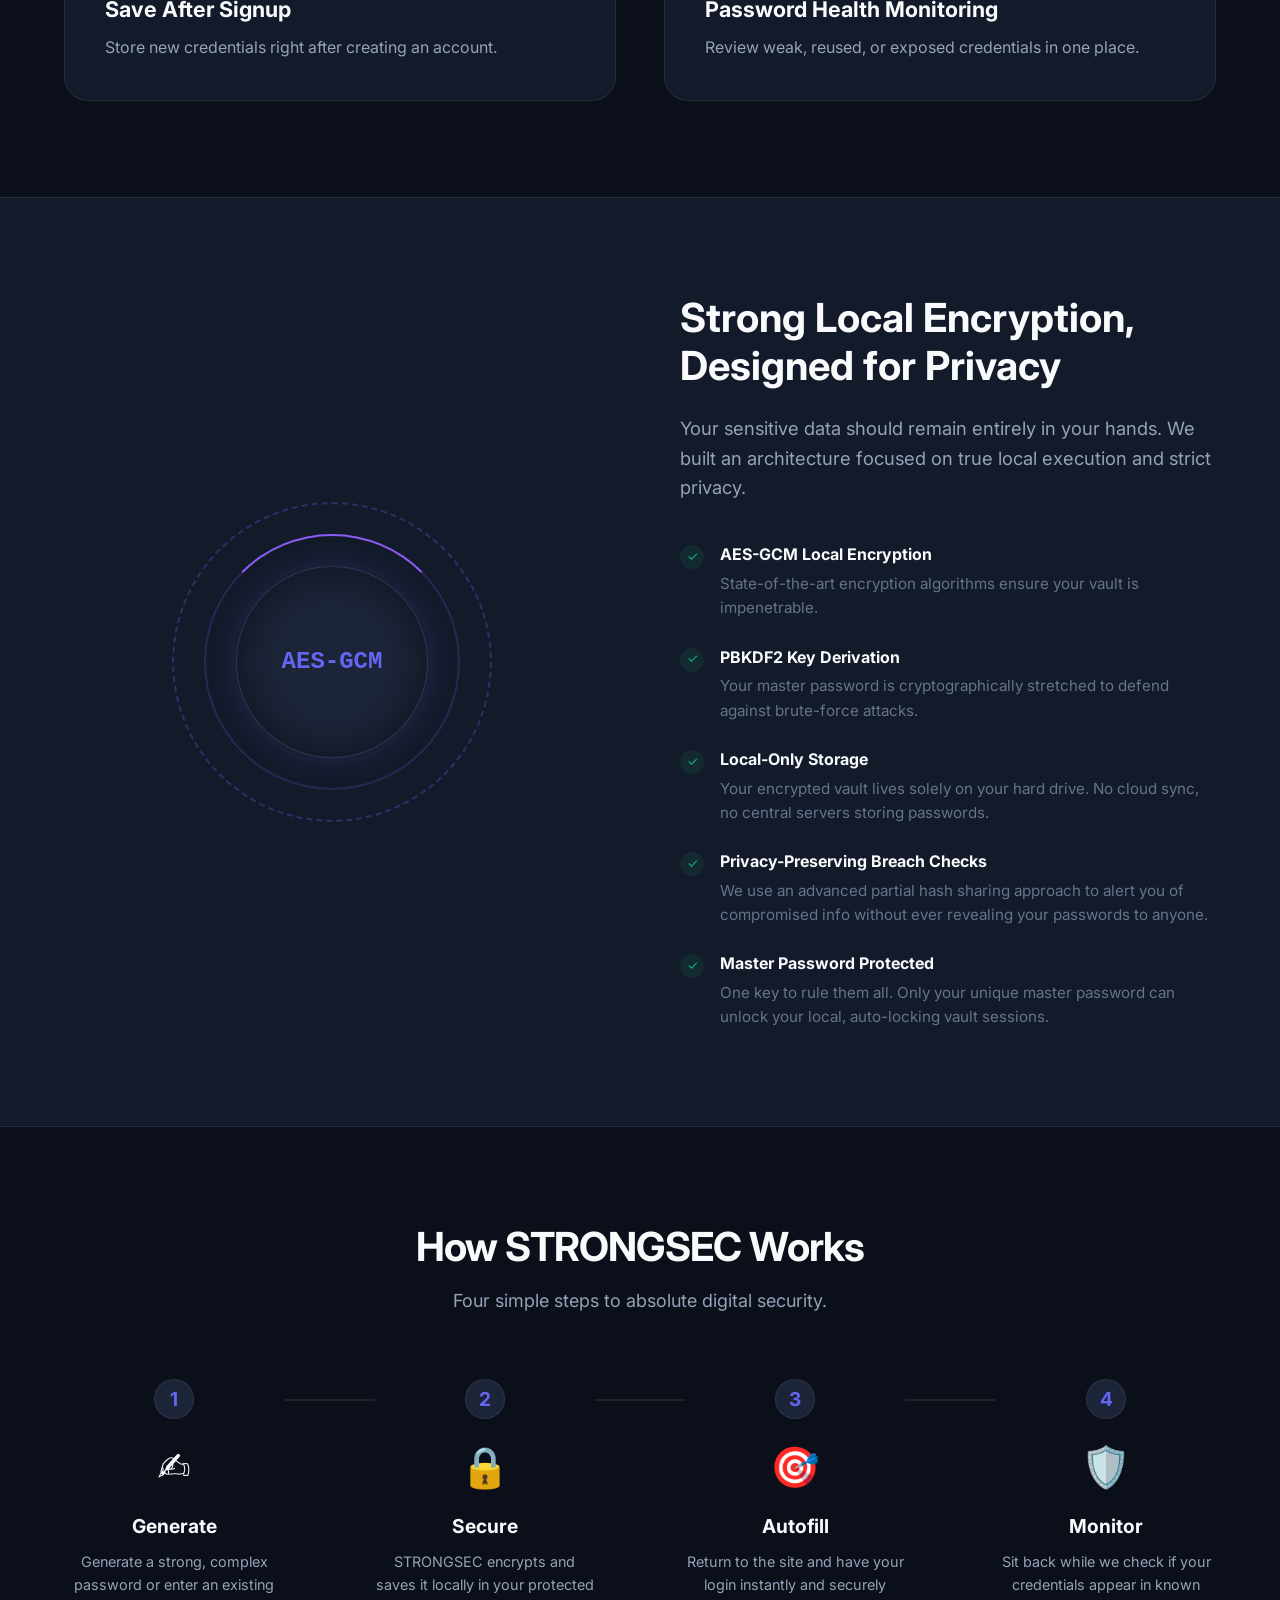
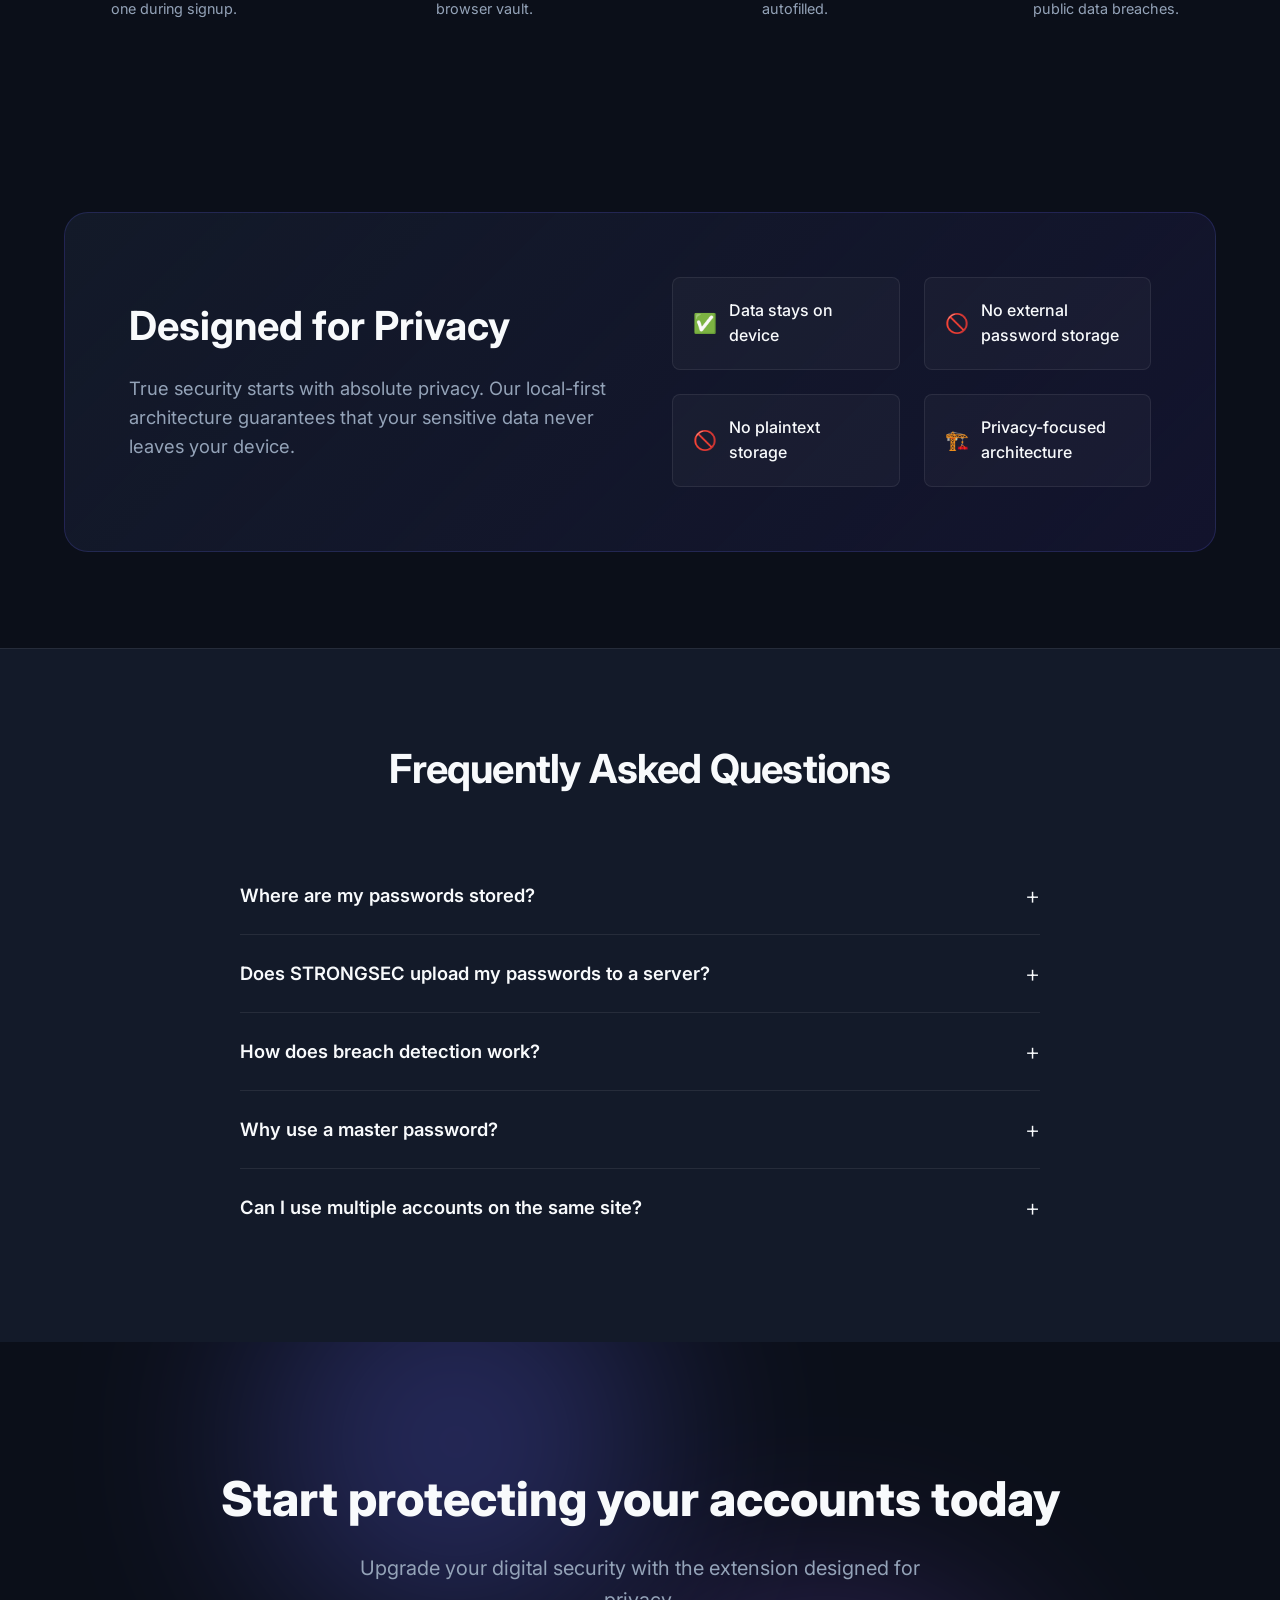
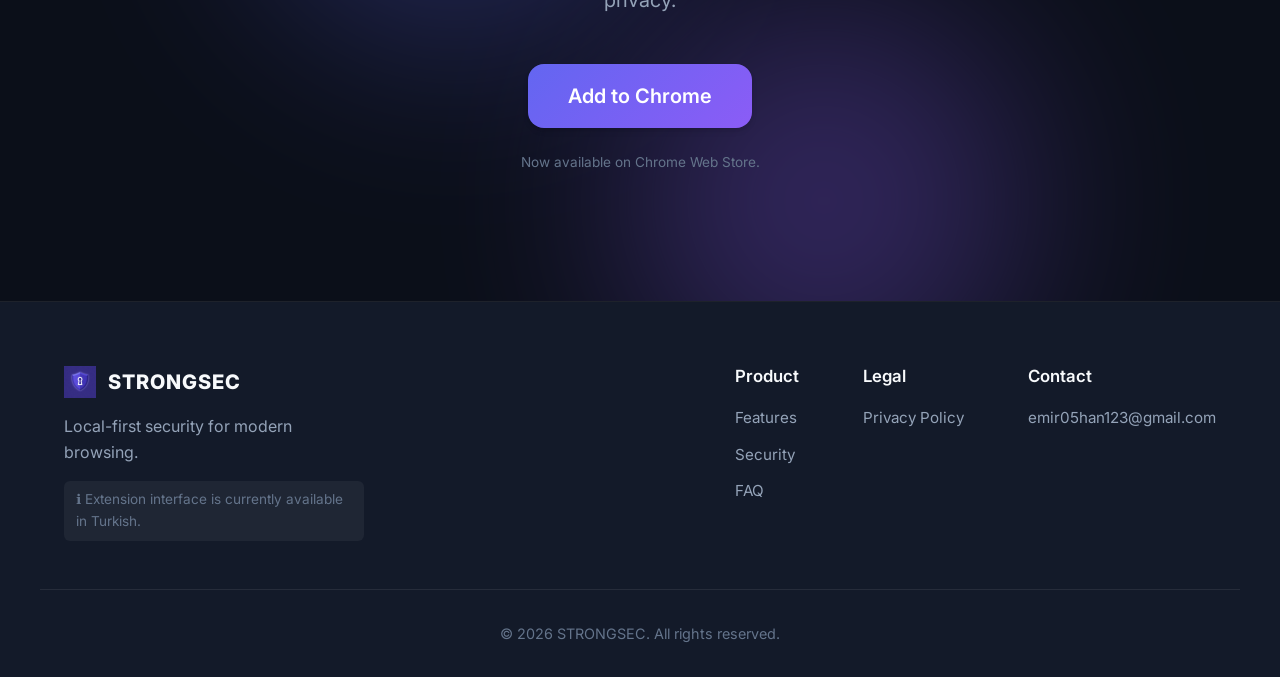
==== commit d628f1cc: "Update Strongsec website Chrome store link" ====
--- a/strongsec-website/index.html
+++ b/strongsec-website/index.html
@@ -32,7 +32,8 @@
                 <a href="#faq">FAQ</a>
             </div>
             <div class="nav-actions">
-                <a href="#cta" class="primary-btn">Add to Chrome</a>
+                <a href="https://chromewebstore.google.com/detail/strongsec/okgmfnnogijoleklicfblkjghfdlfeol?hl=tr"
+                    target="_blank" rel="noopener noreferrer" class="primary-btn">Add to Chrome</a>
             </div>
         </div>
     </nav>
@@ -54,10 +55,11 @@
                     and check exposed credentials with privacy-preserving breach detection.
                 </p>
                 <div class="hero-cta-group">
-                    <a href="#cta" class="primary-btn large-btn">Add to Chrome</a>
+                    <a href="https://chromewebstore.google.com/detail/strongsec/okgmfnnogijoleklicfblkjghfdlfeol?hl=tr"
+                        target="_blank" rel="noopener noreferrer" class="primary-btn large-btn">Add to Chrome</a>
                     <a href="#features" class="secondary-btn large-btn">Explore Features</a>
                 </div>
-                <p class="cta-note">Chrome Web Store approval pending.</p>
+                <p class="cta-note">Now available on Chrome Web Store.</p>
             </div>
             <div class="hero-visual">
                 <div class="hero-screenshot-wrapper">
@@ -399,9 +401,10 @@
             <h2 class="cta-title">Start protecting your accounts today</h2>
             <p class="cta-subtitle">Upgrade your digital security with the extension designed for privacy.</p>
             <div class="cta-actions">
-                <a href="#install" class="primary-btn huge-btn">Add to Chrome</a>
-            </div>
-            <p class="cta-note bottom-cta-note">Chrome Web Store approval pending.</p>
+                <a href="https://chromewebstore.google.com/detail/strongsec/okgmfnnogijoleklicfblkjghfdlfeol?hl=tr"
+                    target="_blank" rel="noopener noreferrer" class="primary-btn huge-btn">Add to Chrome</a>
+            </div>
+            <p class="cta-note bottom-cta-note">Now available on Chrome Web Store.</p>
         </div>
         <!-- Arka plan vurguları -->
         <div class="cta-glow glow-1"></div>
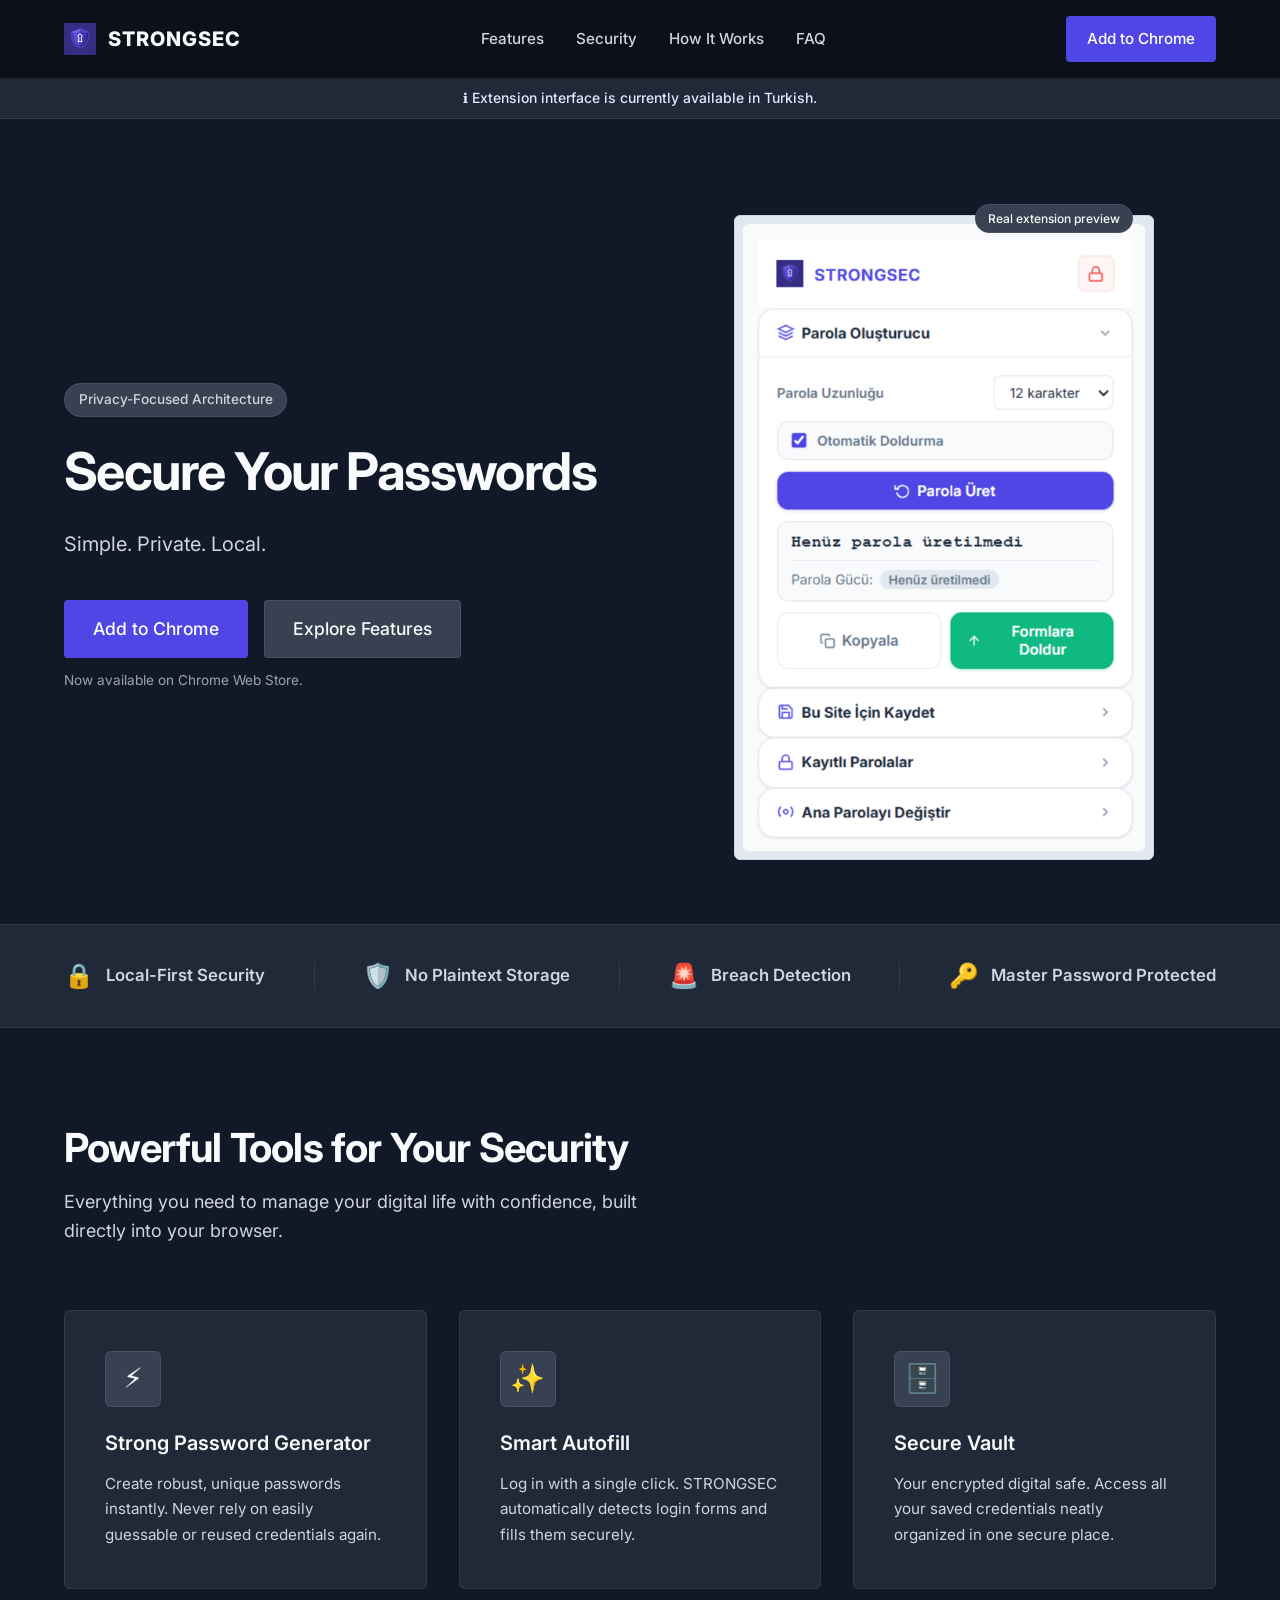
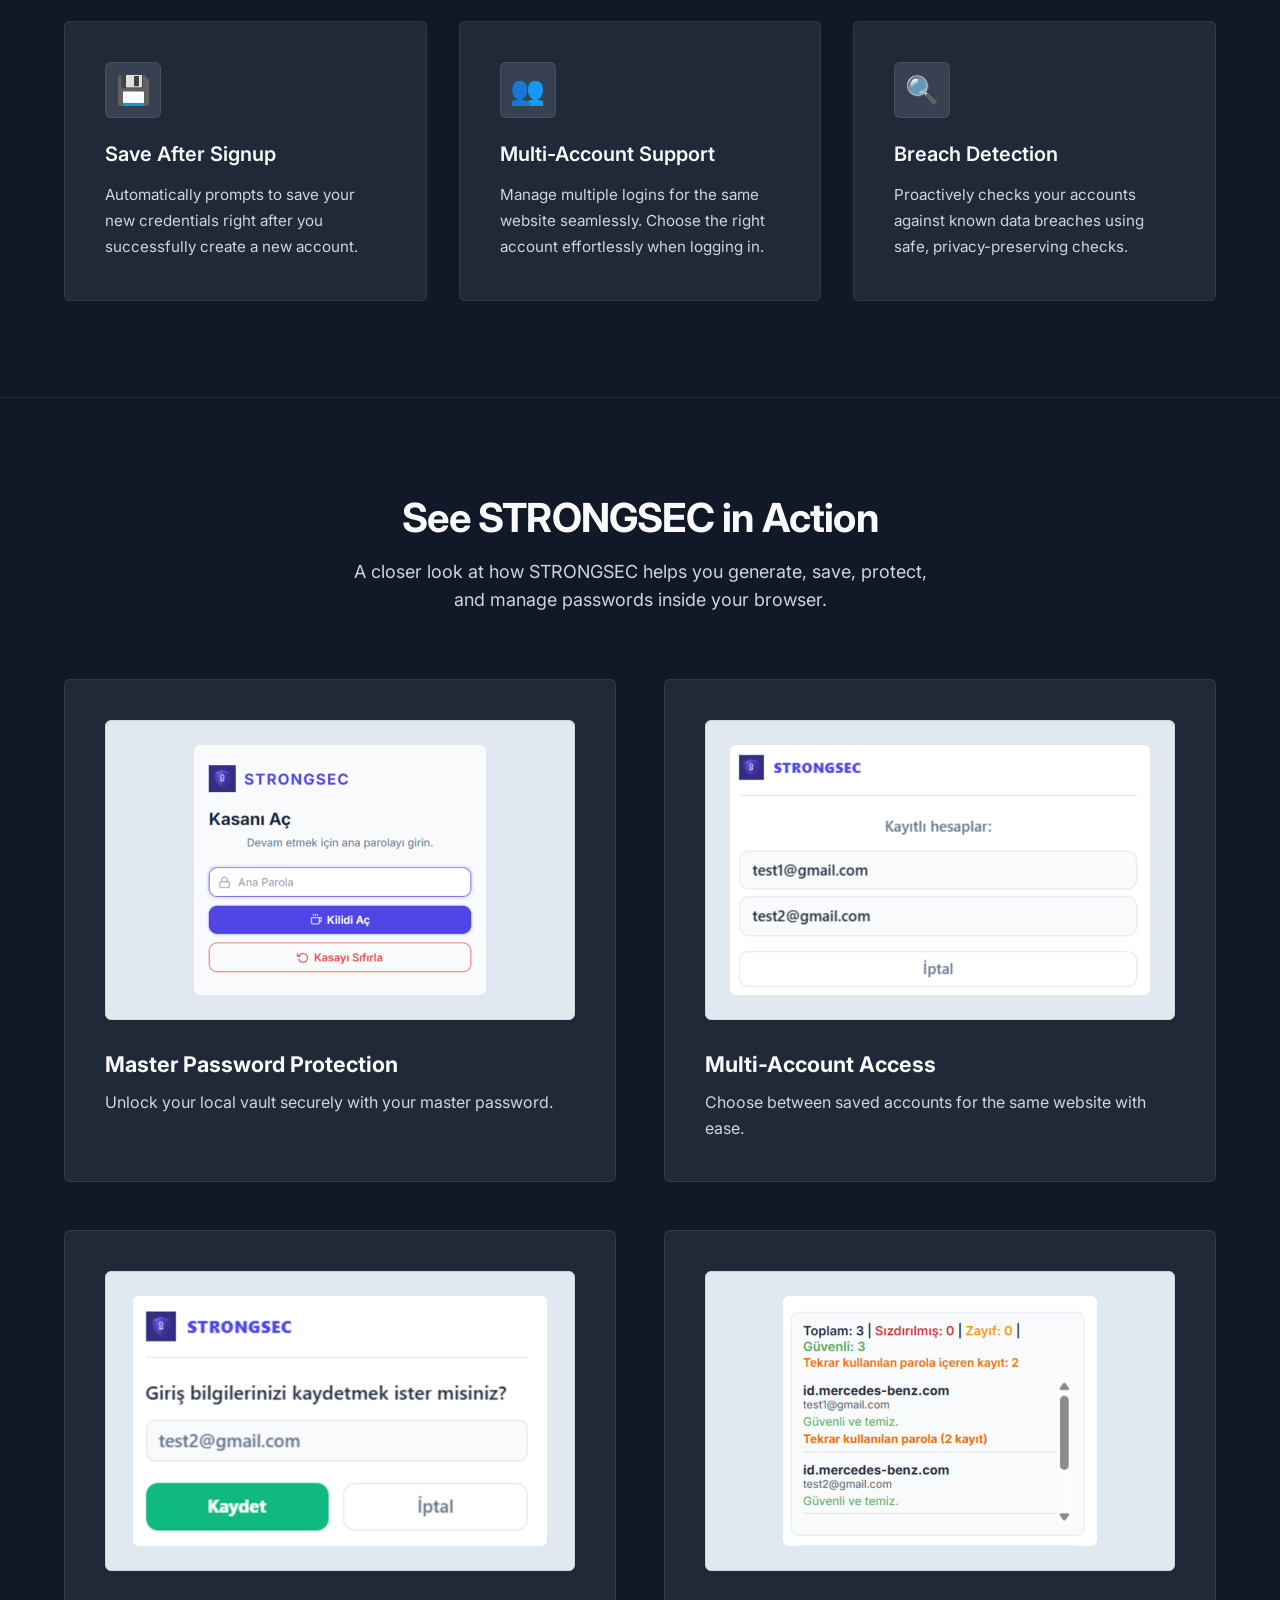
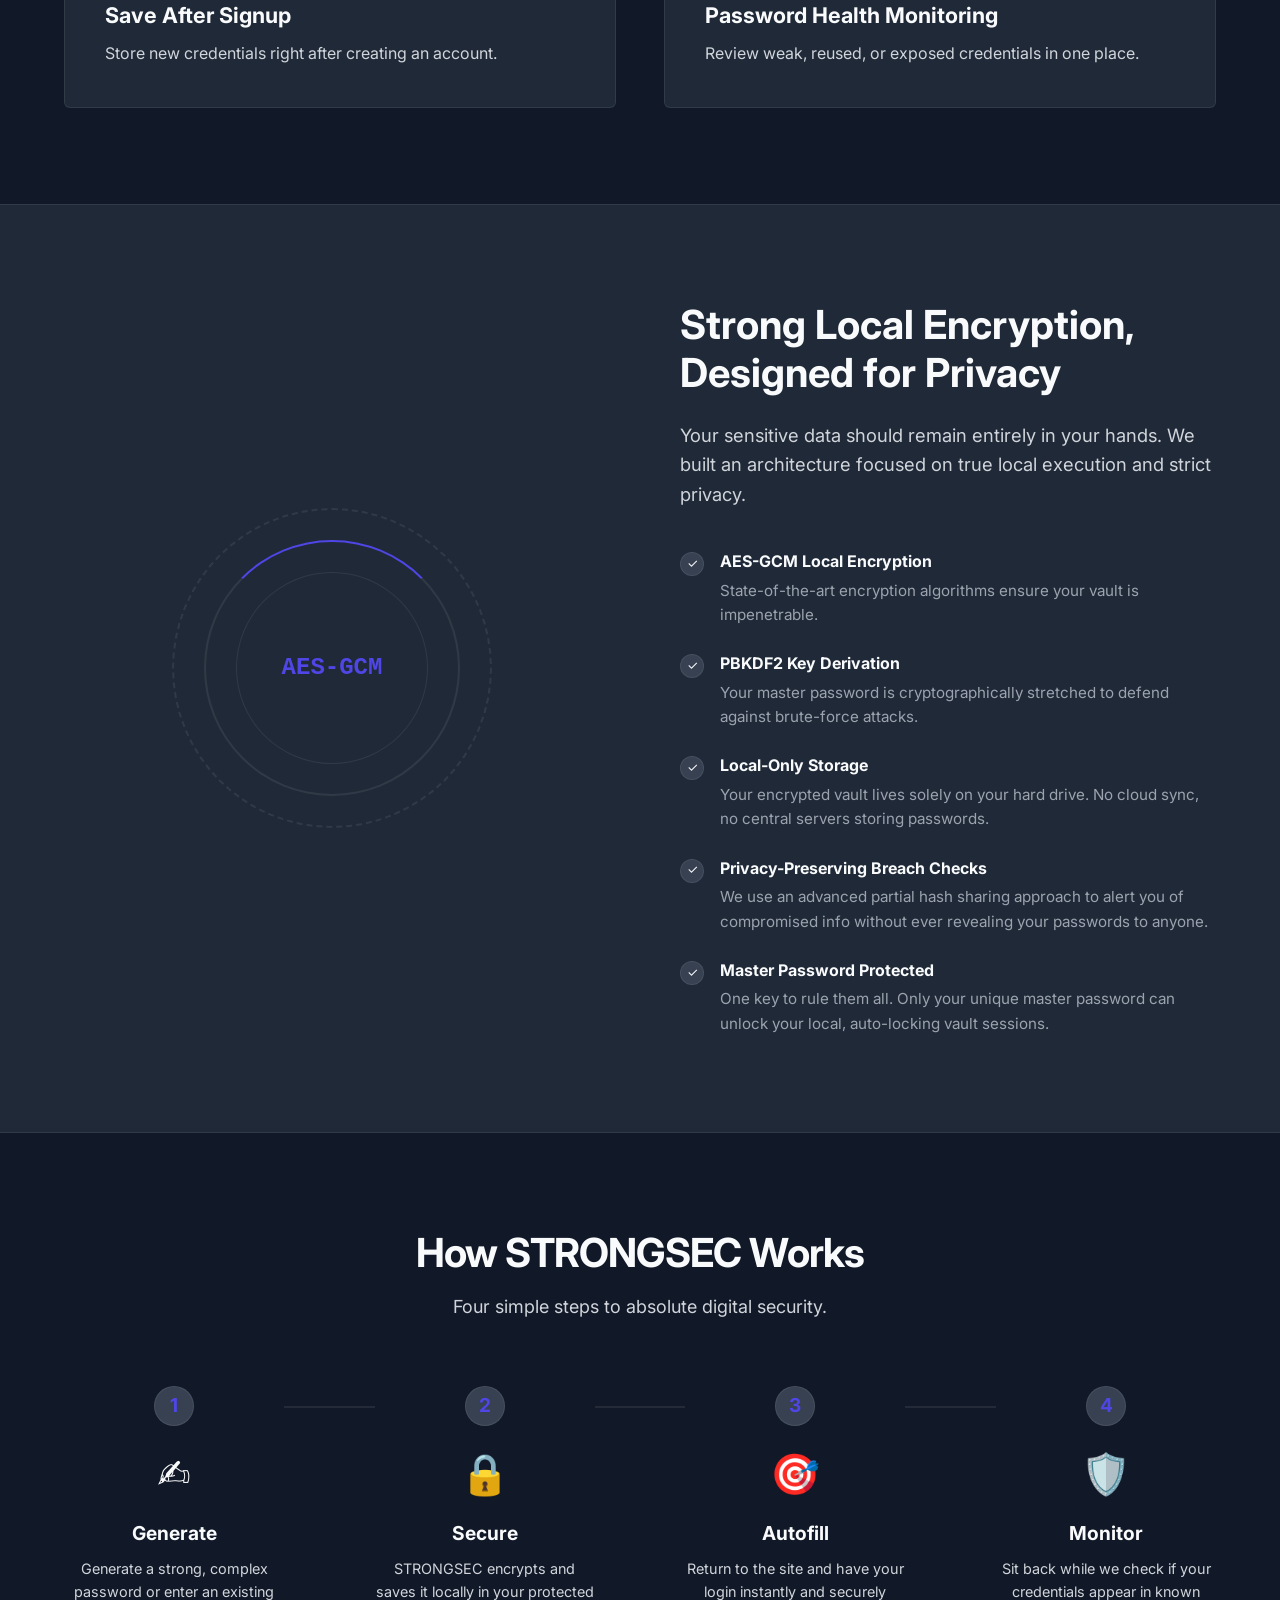
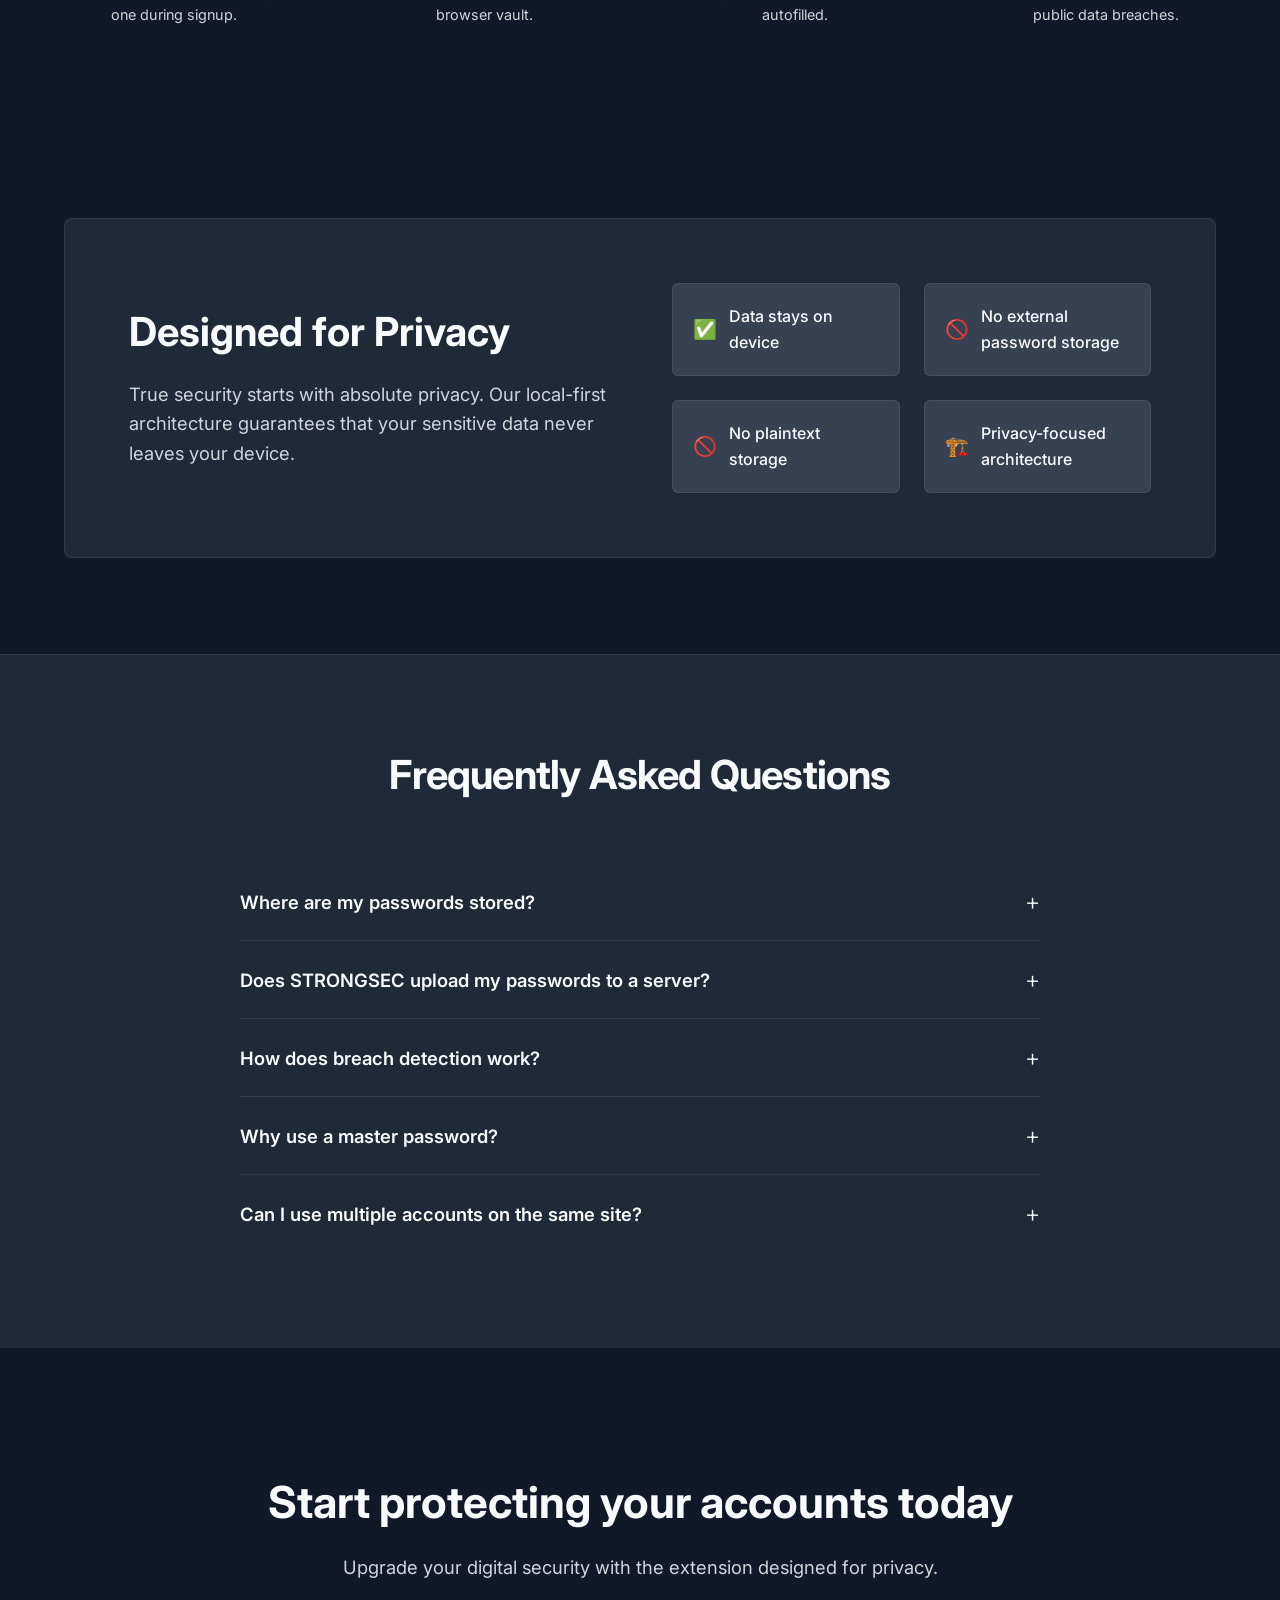
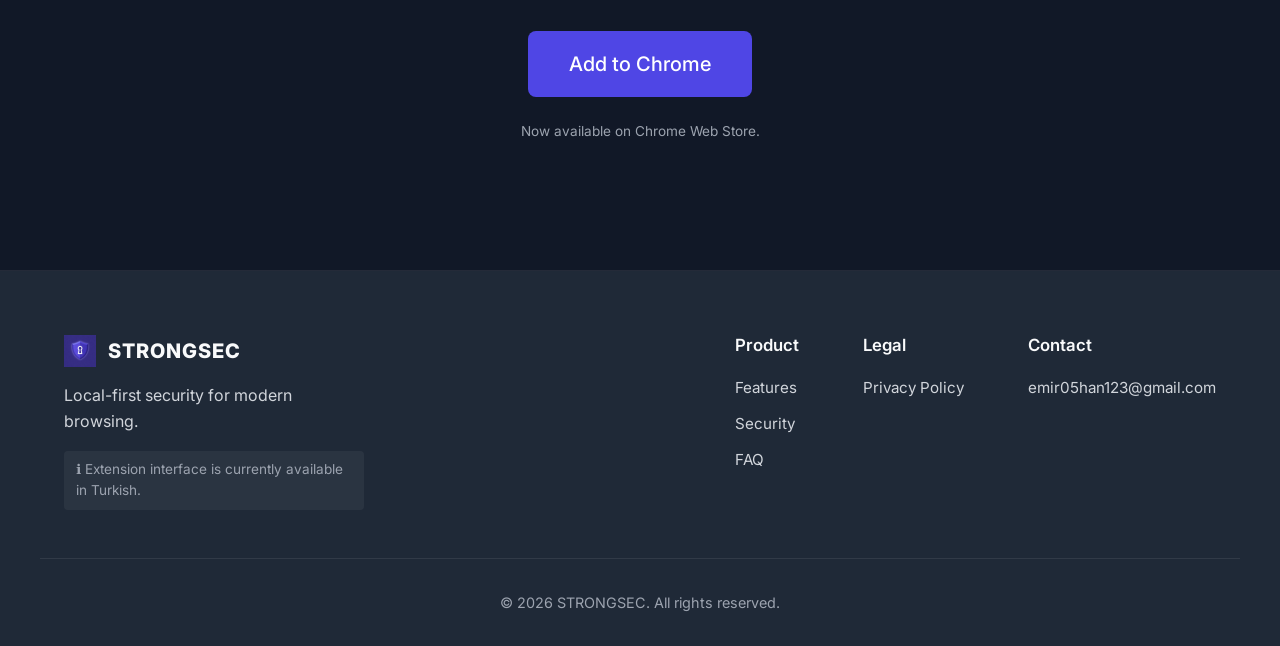
==== commit e74e2300: "Refine website theme and update hero section" ====
--- a/strongsec-website/index.html
+++ b/strongsec-website/index.html
@@ -4,6 +4,7 @@
 <head>
     <meta charset="UTF-8">
     <meta name="viewport" content="width=device-width, initial-scale=1.0">
+    <meta name="google-site-verification" content="9rn6qFydsnWOEigz8brEoYsSHCikFJSXrUf0Q9MLXKw" />
     <title>STRONGSEC - Secure Your Passwords Effortlessly</title>
     <meta name="description"
         content="STRONGSEC is a privacy-focused Chrome extension for secure password management. Local-first security with AES-GCM encryption.">
@@ -49,10 +50,9 @@
         <div class="container hero-container">
             <div class="hero-content">
                 <div class="badge">Privacy-Focused Architecture</div>
-                <h1 class="hero-title">Secure Your Passwords <br><span class="text-gradient">Effortlessly</span></h1>
+                <h1 class="hero-title">Secure Your Passwords</h1>
                 <p class="hero-subtitle">
-                    Generate strong passwords, save them in an encrypted local vault, autofill login forms instantly,
-                    and check exposed credentials with privacy-preserving breach detection.
+                    Simple. Private. Local.
                 </p>
                 <div class="hero-cta-group">
                     <a href="https://chromewebstore.google.com/detail/strongsec/okgmfnnogijoleklicfblkjghfdlfeol?hl=tr"
--- a/strongsec-website/style.css
+++ b/strongsec-website/style.css
@@ -6,39 +6,45 @@
 /* --- Değişkenler ve Tema --- */
 :root {
     /* Renk Paleti */
-    --bg-main: #0b0f19;
-    --bg-secondary: #131a29;
-    --bg-tertiary: #1c2438;
-
-    --text-primary: #f8fafc;
-    --text-secondary: #94a3b8;
-    --text-muted: #64748b;
-
-    --accent-primary: #6366f1;
+    --bg-main: #111827;
+    /* Gray 900 */
+    --bg-secondary: #1f2937;
+    /* Gray 800 */
+    --bg-tertiary: #374151;
+    /* Gray 700 */
+
+    --text-primary: #f9fafb;
+    /* Gray 50 */
+    --text-secondary: #d1d5db;
+    /* Gray 300 */
+    --text-muted: #9ca3af;
+    /* Gray 400 */
+
+    --accent-primary: #4f46e5;
     /* İndigo */
-    --accent-primary-hover: #4f46e5;
-    --accent-secondary: #8b5cf6;
+    --accent-primary-hover: #4338ca;
+    --accent-secondary: #6366f1;
     /* Mor */
     --accent-success: #10b981;
     --accent-warning: #f59e0b;
     --accent-danger: #ef4444;
 
     /* Gradyanlar (Geçişler) */
-    --gradient-primary: linear-gradient(135deg, var(--accent-primary), var(--accent-secondary));
-    --gradient-glow: linear-gradient(135deg, rgba(99, 102, 241, 0.4), rgba(139, 92, 246, 0.4));
+    --gradient-primary: var(--accent-primary);
+    --gradient-glow: none;
 
     /* Gölgeler */
-    --shadow-sm: 0 1px 2px 0 rgba(0, 0, 0, 0.05);
-    --shadow-md: 0 4px 6px -1px rgba(0, 0, 0, 0.1), 0 2px 4px -1px rgba(0, 0, 0, 0.06);
-    --shadow-lg: 0 10px 15px -3px rgba(0, 0, 0, 0.5), 0 4px 6px -2px rgba(0, 0, 0, 0.3);
-    --shadow-glow: 0 0 20px rgba(99, 102, 241, 0.3);
+    --shadow-sm: none;
+    --shadow-md: none;
+    --shadow-lg: none;
+    --shadow-glow: none;
 
     /* Kenarlıklar ve Yarıçaplar */
     --border-color: rgba(255, 255, 255, 0.08);
-    --radius-sm: 0.375rem;
-    --radius-md: 0.5rem;
-    --radius-lg: 1rem;
-    --radius-xl: 1.5rem;
+    --radius-sm: 0.25rem;
+    --radius-md: 0.375rem;
+    --radius-lg: 0.5rem;
+    --radius-xl: 0.75rem;
     --radius-full: 9999px;
 
     /* Geçişler */
@@ -141,11 +147,7 @@
 }
 
 .text-gradient {
-    background: var(--gradient-primary);
-    -webkit-background-clip: text;
-    -webkit-text-fill-color: transparent;
-    background-clip: text;
-    color: transparent;
+    color: #ffffff;
 }
 
 /* --- Butonlar --- */
@@ -153,38 +155,36 @@
     display: inline-flex;
     align-items: center;
     justify-content: center;
-    background: var(--gradient-primary);
+    background: var(--accent-primary);
     color: white;
     padding: 0.625rem 1.25rem;
-    border-radius: var(--radius-md);
-    font-weight: 600;
+    border-radius: var(--radius-sm);
+    font-weight: 500;
     font-size: 0.95rem;
-    transition: transform var(--transition-fast), box-shadow var(--transition-fast);
-    box-shadow: var(--shadow-md);
+    transition: background-color var(--transition-fast);
+    border: 1px solid transparent;
 }
 
 .primary-btn:hover {
-    transform: translateY(-2px);
-    box-shadow: var(--shadow-glow);
+    background: var(--accent-primary-hover);
 }
 
 .secondary-btn {
     display: inline-flex;
     align-items: center;
     justify-content: center;
-    background: rgba(255, 255, 255, 0.05);
+    background: var(--bg-tertiary);
     color: var(--text-primary);
     padding: 0.625rem 1.25rem;
-    border-radius: var(--radius-md);
-    font-weight: 600;
+    border-radius: var(--radius-sm);
+    font-weight: 500;
     font-size: 0.95rem;
     border: 1px solid var(--border-color);
-    transition: background var(--transition-fast), border-color var(--transition-fast);
+    transition: background-color var(--transition-fast);
 }
 
 .secondary-btn:hover {
-    background: rgba(255, 255, 255, 0.1);
-    border-color: rgba(255, 255, 255, 0.2);
+    background: var(--bg-secondary);
 }
 
 .large-btn {
@@ -200,8 +200,8 @@
 
 /* --- Arayüz Bilgi Şeridi --- */
 .interface-note-banner {
-    background: rgba(99, 102, 241, 0.15);
-    border-bottom: 1px solid rgba(99, 102, 241, 0.2);
+    background: var(--bg-secondary);
+    border-bottom: 1px solid var(--border-color);
     padding: 0.5rem 0;
     text-align: center;
 }
@@ -213,12 +213,11 @@
     font-weight: 500;
 }
 
-/* --- Gezinme Çubuğu (Navbar) --- */
 .navbar {
     position: sticky;
     top: 0;
     z-index: 100;
-    background: rgba(11, 15, 25, 0.8);
+    background: rgba(17, 24, 39, 0.9);
     backdrop-filter: blur(12px);
     border-bottom: 1px solid var(--border-color);
     padding: 1rem 0;
@@ -271,14 +270,7 @@
 }
 
 .hero::before {
-    content: '';
-    position: absolute;
-    top: -20%;
-    left: 10%;
-    width: 600px;
-    height: 600px;
-    background: radial-gradient(circle, rgba(99, 102, 241, 0.15) 0%, rgba(139, 92, 246, 0) 70%);
-    z-index: -1;
+    display: none;
 }
 
 .hero-container {
@@ -295,18 +287,18 @@
 .badge {
     display: inline-block;
     padding: 0.35rem 0.85rem;
-    background: rgba(99, 102, 241, 0.1);
-    color: #818cf8;
+    background: var(--bg-tertiary);
+    color: var(--text-secondary);
     border-radius: var(--radius-full);
     font-size: 0.85rem;
-    font-weight: 600;
+    font-weight: 500;
     margin-bottom: 1.5rem;
-    border: 1px solid rgba(99, 102, 241, 0.2);
+    border: 1px solid var(--border-color);
 }
 
 .hero-title {
-    font-size: 3.5rem;
-    font-weight: 800;
+    font-size: 3.25rem;
+    font-weight: 700;
     letter-spacing: -0.03em;
     margin-bottom: 1.5rem;
 }
@@ -342,81 +334,51 @@
 
 .hero-screenshot-wrapper {
     position: relative;
-    border-radius: var(--radius-lg);
-    padding: 0.75rem;
-    background: linear-gradient(135deg, rgba(255, 255, 255, 0.05) 0%, rgba(255, 255, 255, 0.01) 100%);
-    border: 1px solid rgba(255, 255, 255, 0.1);
-    box-shadow: 0 25px 50px -12px rgba(0, 0, 0, 0.6), 0 0 40px rgba(99, 102, 241, 0.15);
+    border-radius: var(--radius-md);
+    padding: 0.5rem;
+    background: #e2e8f0;
+    border: 1px solid #cbd5e1;
+    box-shadow: var(--shadow-lg);
     z-index: 2;
-    animation: float 6s ease-in-out infinite;
     max-width: 420px;
     margin: 0 auto;
 }
 
-@keyframes float {
-    0% {
-        transform: translateY(0px);
-    }
-
-    50% {
-        transform: translateY(-15px);
-    }
-
-    100% {
-        transform: translateY(0px);
-    }
-}
+@keyframes float {}
 
 .hero-screenshot {
     display: block;
     width: 100%;
     border-radius: var(--radius-md);
-    box-shadow: 0 4px 6px -1px rgba(0, 0, 0, 0.2);
 }
 
 .screenshot-label {
     position: absolute;
     top: -12px;
     right: 20px;
-    background: var(--gradient-primary);
-    color: white;
+    background: var(--bg-tertiary);
+    color: var(--text-primary);
     font-size: 0.75rem;
-    font-weight: 600;
+    font-weight: 500;
     padding: 0.25rem 0.75rem;
     border-radius: var(--radius-full);
-    box-shadow: var(--shadow-sm);
+    border: 1px solid var(--border-color);
     z-index: 3;
 }
 
 .glow-orb {
-    position: absolute;
-    border-radius: 50%;
-    filter: blur(80px);
-    opacity: 0.5;
-    z-index: 1;
-}
-
-.orb-1 {
-    width: 300px;
-    height: 300px;
-    background: var(--accent-primary);
-    top: -50px;
-    right: -50px;
-}
-
-.orb-2 {
-    width: 250px;
-    height: 250px;
-    background: var(--accent-secondary);
-    bottom: -50px;
-    left: -50px;
-}
+    display: none;
+}
+
+.orb-1 {}
+
+.orb-2 {}
 
 /* --- 2. Güven Şeridi --- */
 .trust-strip {
     border-top: 1px solid var(--border-color);
     border-bottom: 1px solid var(--border-color);
-    background: rgba(19, 26, 41, 0.4);
+    background: var(--bg-secondary);
     padding: 2rem 0;
 }
 
@@ -461,27 +423,25 @@
 .feature-card {
     background: var(--bg-secondary);
     border: 1px solid var(--border-color);
-    border-radius: var(--radius-lg);
+    border-radius: var(--radius-md);
     padding: 2.5rem;
-    transition: transform var(--transition-normal), box-shadow var(--transition-normal), border-color var(--transition-normal);
+    transition: border-color var(--transition-fast);
 }
 
 .feature-card:hover {
-    transform: translateY(-5px);
-    box-shadow: var(--shadow-lg);
-    border-color: rgba(99, 102, 241, 0.3);
+    border-color: var(--text-muted);
 }
 
 .feature-icon-wrapper {
     width: 56px;
     height: 56px;
-    background: rgba(99, 102, 241, 0.1);
+    background: var(--bg-tertiary);
     border-radius: var(--radius-md);
     display: flex;
     align-items: center;
     justify-content: center;
     margin-bottom: 1.5rem;
-    border: 1px solid rgba(99, 102, 241, 0.2);
+    border: 1px solid var(--border-color);
 }
 
 .feature-icon {
@@ -516,26 +476,23 @@
 .showcase-card {
     background: var(--bg-secondary);
     border: 1px solid var(--border-color);
-    border-radius: var(--radius-xl);
+    border-radius: var(--radius-md);
     padding: 2.5rem;
-    transition: transform var(--transition-normal), box-shadow var(--transition-normal), border-color var(--transition-normal);
+    transition: border-color var(--transition-fast);
     display: flex;
     flex-direction: column;
     gap: 2rem;
 }
 
 .showcase-card:hover {
-    transform: translateY(-5px);
-    box-shadow: var(--shadow-lg);
-    border-color: rgba(99, 102, 241, 0.3);
+    border-color: var(--text-muted);
 }
 
 .screenshot-container {
-    background: linear-gradient(to bottom, rgba(28, 36, 56, 0.6), rgba(19, 26, 41, 0.8));
+    background: #e2e8f0;
     padding: 1.5rem;
-    border-radius: var(--radius-lg);
-    border: 1px solid rgba(255, 255, 255, 0.05);
-    box-shadow: inset 0 2px 10px rgba(0, 0, 0, 0.3);
+    border-radius: var(--radius-md);
+    border: 1px solid #cbd5e1;
     display: flex;
     justify-content: center;
     align-items: center;
@@ -543,7 +500,7 @@
 
 .screenshot-container img {
     border-radius: var(--radius-md);
-    box-shadow: 0 10px 25px rgba(0, 0, 0, 0.5);
+    box-shadow: none;
     max-width: 100%;
     max-height: 250px;
     object-fit: contain;
@@ -596,7 +553,7 @@
     position: absolute;
     width: 100%;
     height: 100%;
-    border: 2px dashed rgba(99, 102, 241, 0.3);
+    border: 2px dashed var(--border-color);
     border-radius: 50%;
 }
 
@@ -604,18 +561,18 @@
     position: absolute;
     width: 80%;
     height: 80%;
-    border: 2px solid rgba(139, 92, 246, 0.2);
-    border-top-color: var(--accent-secondary);
+    border: 2px solid var(--border-color);
+    border-top-color: var(--accent-primary);
     border-radius: 50%;
 }
 
 .shield-core {
     width: 60%;
     height: 60%;
-    background: var(--bg-tertiary);
+    background: var(--bg-secondary);
     border-radius: 50%;
     border: 1px solid var(--border-color);
-    box-shadow: inset 0 0 40px rgba(0, 0, 0, 0.5), 0 0 30px rgba(99, 102, 241, 0.2);
+    box-shadow: var(--shadow-md);
     display: flex;
     justify-content: center;
     align-items: center;
@@ -625,23 +582,11 @@
     color: var(--accent-primary);
 }
 
-.rotate-slow {
-    animation: rotate 20s linear infinite;
-}
-
-.rotate-fast {
-    animation: rotate 10s linear infinite reverse;
-}
-
-@keyframes rotate {
-    from {
-        transform: rotate(0deg);
-    }
-
-    to {
-        transform: rotate(360deg);
-    }
-}
+.rotate-slow {}
+
+.rotate-fast {}
+
+@keyframes rotate {}
 
 .security-content h2 {
     font-size: 2.5rem;
@@ -667,8 +612,9 @@
 }
 
 .sec-list-icon {
-    background: rgba(16, 185, 129, 0.1);
-    color: var(--accent-success);
+    background: var(--bg-tertiary);
+    color: var(--text-primary);
+    border: 1px solid var(--border-color);
     width: 24px;
     height: 24px;
     border-radius: 50%;
@@ -752,9 +698,9 @@
 }
 
 .privacy-box {
-    background: linear-gradient(135deg, var(--bg-secondary) 0%, rgba(30, 27, 75, 0.4) 100%);
-    border: 1px solid rgba(99, 102, 241, 0.2);
-    border-radius: var(--radius-xl);
+    background: var(--bg-secondary);
+    border: 1px solid var(--border-color);
+    border-radius: var(--radius-lg);
     padding: 4rem;
     display: flex;
     justify-content: space-between;
@@ -784,8 +730,8 @@
 }
 
 .privacy-badge {
-    background: rgba(255, 255, 255, 0.03);
-    border: 1px solid rgba(255, 255, 255, 0.08);
+    background: var(--bg-tertiary);
+    border: 1px solid var(--border-color);
     padding: 1.25rem;
     border-radius: var(--radius-md);
     display: flex;
@@ -873,13 +819,13 @@
 }
 
 .cta-title {
-    font-size: 3rem;
-    font-weight: 800;
+    font-size: 2.75rem;
+    font-weight: 700;
     margin-bottom: 1.5rem;
 }
 
 .cta-subtitle {
-    font-size: 1.25rem;
+    font-size: 1.15rem;
     color: var(--text-secondary);
     margin-bottom: 3rem;
     max-width: 600px;
@@ -888,26 +834,12 @@
 }
 
 .cta-glow {
-    position: absolute;
-    width: 400px;
-    height: 400px;
-    border-radius: 50%;
-    filter: blur(100px);
-    opacity: 0.3;
-    z-index: 1;
-}
-
-.glow-1 {
-    background: var(--accent-primary);
-    top: -100px;
-    left: 20%;
-}
-
-.glow-2 {
-    background: var(--accent-secondary);
-    bottom: -100px;
-    right: 20%;
-}
+    display: none;
+}
+
+.glow-1 {}
+
+.glow-2 {}
 
 /* --- 10. Alt Bilgi (Footer) --- */
 .footer {
